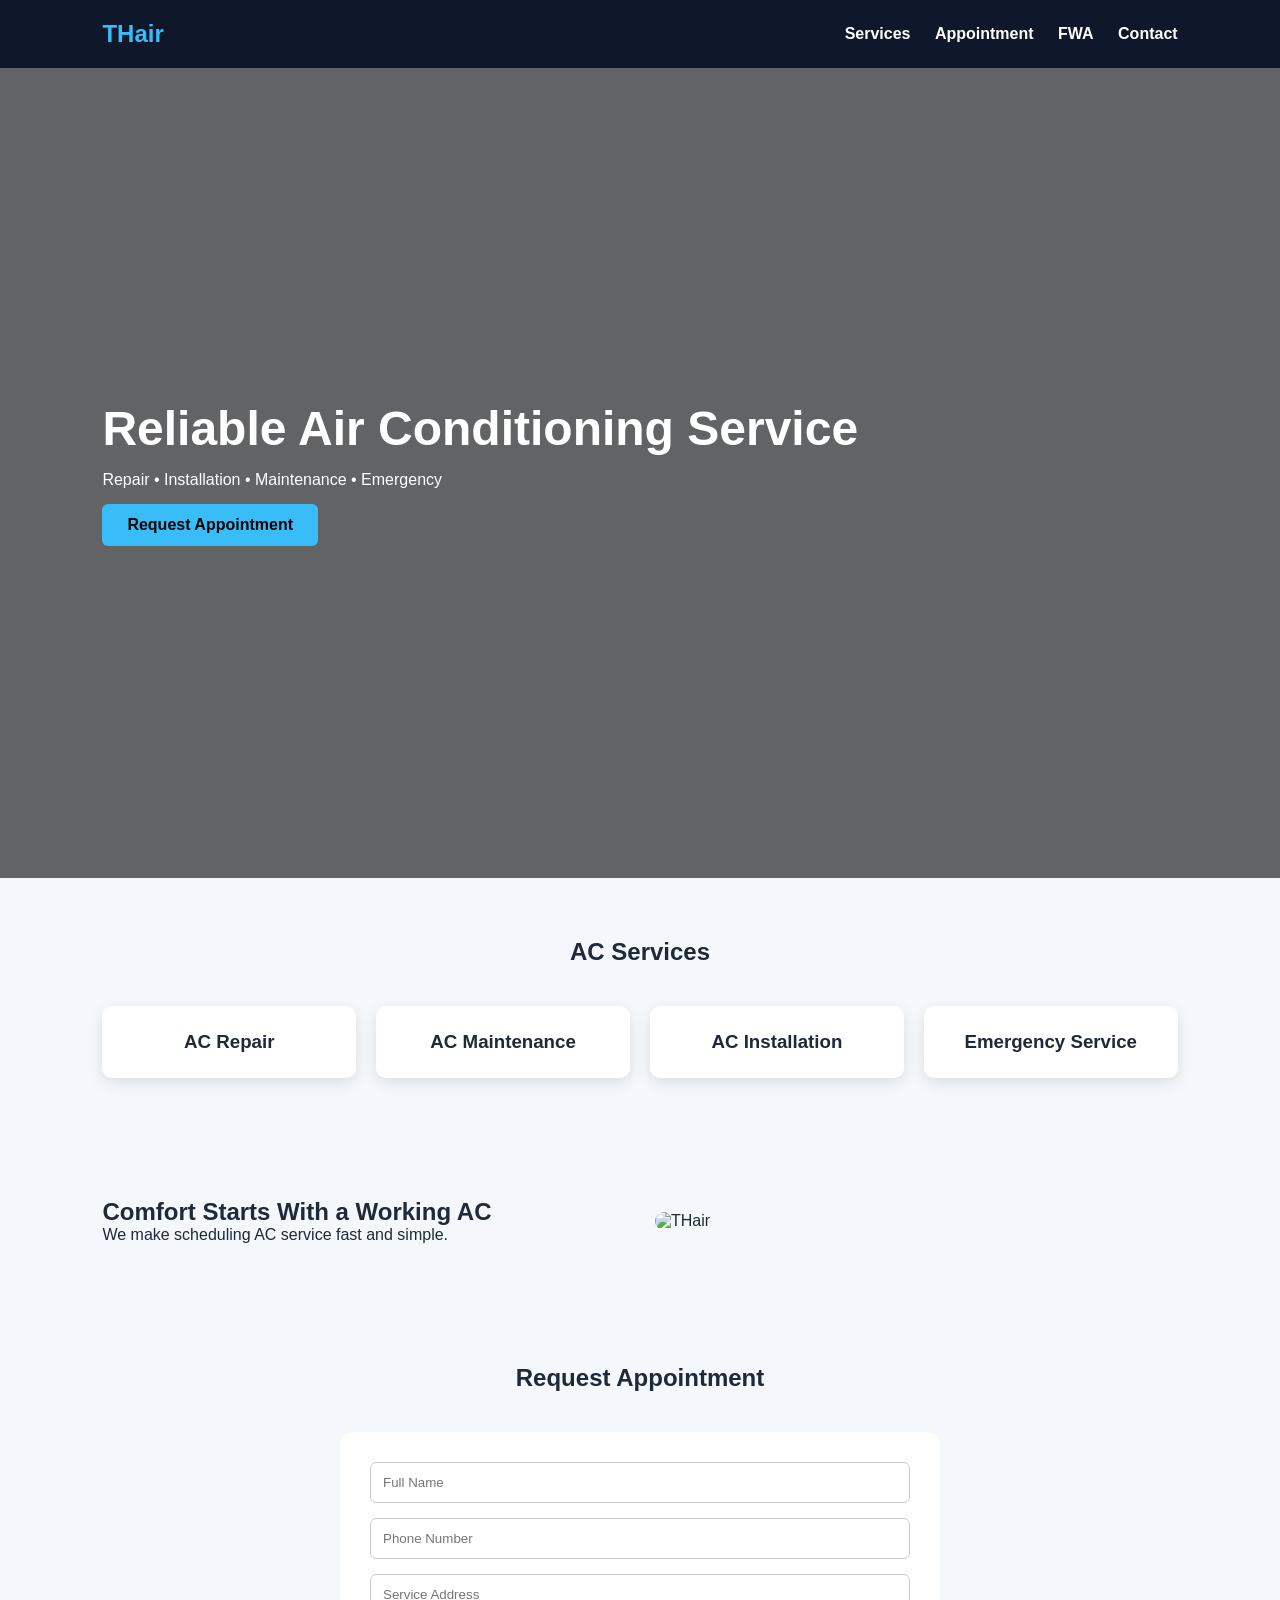
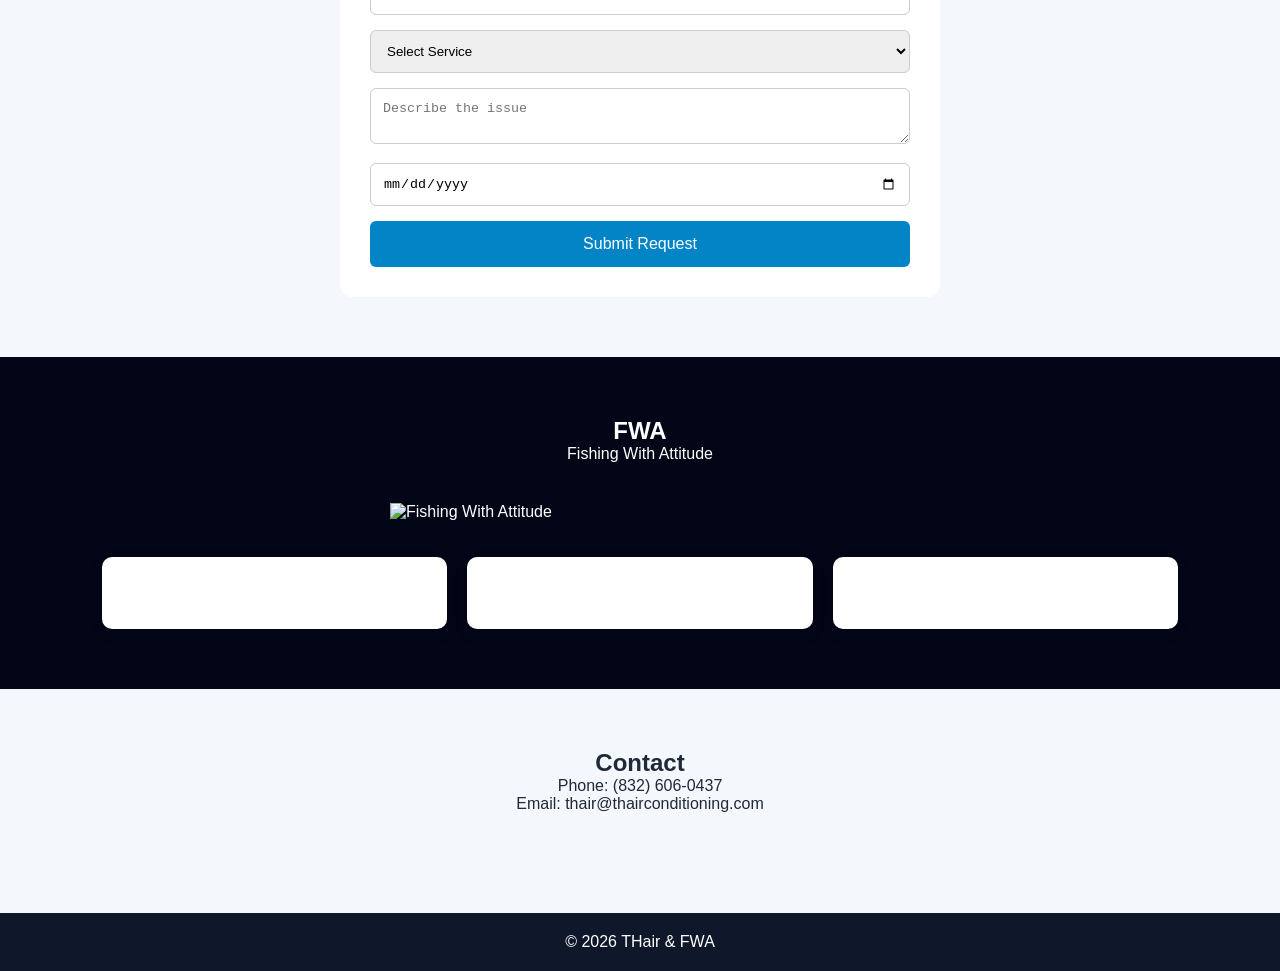
==== index.html @ 77079ec3 "Refactor index.html for improved structure and styling" ====
<!DOCTYPE html>
<html lang="en">
<head>
  <meta charset="UTF-8" />
  <meta name="viewport" content="width=device-width, initial-scale=1.0"/>
  <title>THair AC Services</title>

  <style>
    * { margin: 0; padding: 0; box-sizing: border-box; }

    body {
      font-family: Arial, sans-serif;
      background: #f4f7fb;
      color: #1f2937;
    }

    header {
      background: #0f172a;
      color: white;
      padding: 20px 8%;
      display: flex;
      justify-content: space-between;
      align-items: center;
    }

    header h2 { color: #38bdf8; }

    nav a {
      color: white;
      text-decoration: none;
      margin-left: 20px;
      font-weight: bold;
    }

    /* HERO */
    .hero {
      height: 90vh;
      background:
        linear-gradient(rgba(0,0,0,0.6), rgba(0,0,0,0.6)),
        url("thair-main.png");
      background-size: cover;
      background-position: center;
      display: flex;
      align-items: center;
      padding: 0 8%;
      color: white;
    }

    .hero h1 {
      font-size: 48px;
      margin-bottom: 15px;
    }

    .btn {
      background: #38bdf8;
      color: black;
      padding: 12px 25px;
      text-decoration: none;
      border-radius: 6px;
      display: inline-block;
      margin-top: 15px;
      font-weight: bold;
    }

    section { padding: 60px 8%; }

    .section-title {
      text-align: center;
      margin-bottom: 40px;
    }

    .services {
      display: grid;
      grid-template-columns: repeat(auto-fit, minmax(220px,1fr));
      gap: 20px;
    }

    .card {
      background: white;
      padding: 25px;
      border-radius: 10px;
      text-align: center;
      box-shadow: 0 5px 15px rgba(0,0,0,0.1);
    }

    .about {
      display: grid;
      grid-template-columns: 1fr 1fr;
      gap: 30px;
      align-items: center;
    }

    .about img {
      width: 100%;
      border-radius: 12px;
    }

    /* FORM */
    .form-box {
      max-width: 600px;
      margin: auto;
      background: white;
      padding: 30px;
      border-radius: 12px;
    }

    input, textarea, select {
      width: 100%;
      padding: 12px;
      margin-bottom: 15px;
      border-radius: 6px;
      border: 1px solid #ccc;
    }

    button {
      width: 100%;
      padding: 14px;
      background: #0284c7;
      color: white;
      border: none;
      font-size: 16px;
      border-radius: 6px;
      cursor: pointer;
    }

    /* FWA */
    .fwa {
      background: #020617;
      color: white;
    }

    .fwa img {
      width: 100%;
      max-width: 500px;
      display: block;
      margin: auto;
    }

    footer {
      background: #0f172a;
      color: white;
      text-align: center;
      padding: 20px;
    }

    @media(max-width: 800px) {
      .about {
        grid-template-columns: 1fr;
      }

      .hero h1 {
        font-size: 32px;
      }
    }
  </style>
</head>

<body>

<header>
  <h2>THair</h2>
  <nav>
    <a href="#services">Services</a>
    <a href="#appointment">Appointment</a>
    <a href="#fwa">FWA</a>
    <a href="#contact">Contact</a>
  </nav>
</header>

<!-- HERO -->
<div class="hero">
  <div>
    <h1>Reliable Air Conditioning Service</h1>
    <p>Repair • Installation • Maintenance • Emergency</p>
    <a href="#appointment" class="btn">Request Appointment</a>
  </div>
</div>

<!-- SERVICES -->
<section id="services">
  <div class="section-title">
    <h2>AC Services</h2>
  </div>

  <div class="services">
    <div class="card"><h3>AC Repair</h3></div>
    <div class="card"><h3>AC Maintenance</h3></div>
    <div class="card"><h3>AC Installation</h3></div>
    <div class="card"><h3>Emergency Service</h3></div>
  </div>
</section>

<!-- ABOUT -->
<section>
  <div class="about">
    <div>
      <h2>Comfort Starts With a Working AC</h2>
      <p>We make scheduling AC service fast and simple.</p>
    </div>

    <img src="thair-main.png" alt="THair">
  </div>
</section>

<!-- APPOINTMENT -->
<section id="appointment">
  <div class="section-title">
    <h2>Request Appointment</h2>
  </div>

  <div class="form-box">
    <form action="https://formspree.io/f/mqejejea" method="POST">

      <input type="text" name="name" placeholder="Full Name" required>
      <input type="tel" name="phone" placeholder="Phone Number" required>
      <input type="text" name="address" placeholder="Service Address" required>

      <select name="service" required>
        <option value="">Select Service</option>
        <option>AC Repair</option>
        <option>AC Maintenance</option>
        <option>AC Installation</option>
        <option>Emergency Service</option>
      </select>

      <textarea name="reason" placeholder="Describe the issue" required></textarea>

      <input type="date" name="preferred_date">

      <button type="submit">Submit Request</button>
    </form>
  </div>
</section>

<!-- FWA -->
<section id="fwa" class="fwa">
  <div class="section-title">
    <h2>FWA</h2>
    <p>Fishing With Attitude</p>
  </div>

  <img src="fwa-main.jpeg" alt="Fishing With Attitude">

  <br><br>

  <div class="services">
    <div class="card"><h3>Custom Lures</h3></div>
    <div class="card"><h3>Fishing Gear</h3></div>
    <div class="card"><h3>Custom Orders</h3></div>
  </div>
</section>

<!-- CONTACT -->
<section id="contact">
  <div class="section-title">
    <h2>Contact</h2>
    <p>Phone: (832) 606-0437</p>
    <p>Email: thair@thairconditioning.com</p>
  </div>
</section>

<footer>
  <p>© 2026 THair & FWA</p>
</footer>

</body>
</html>
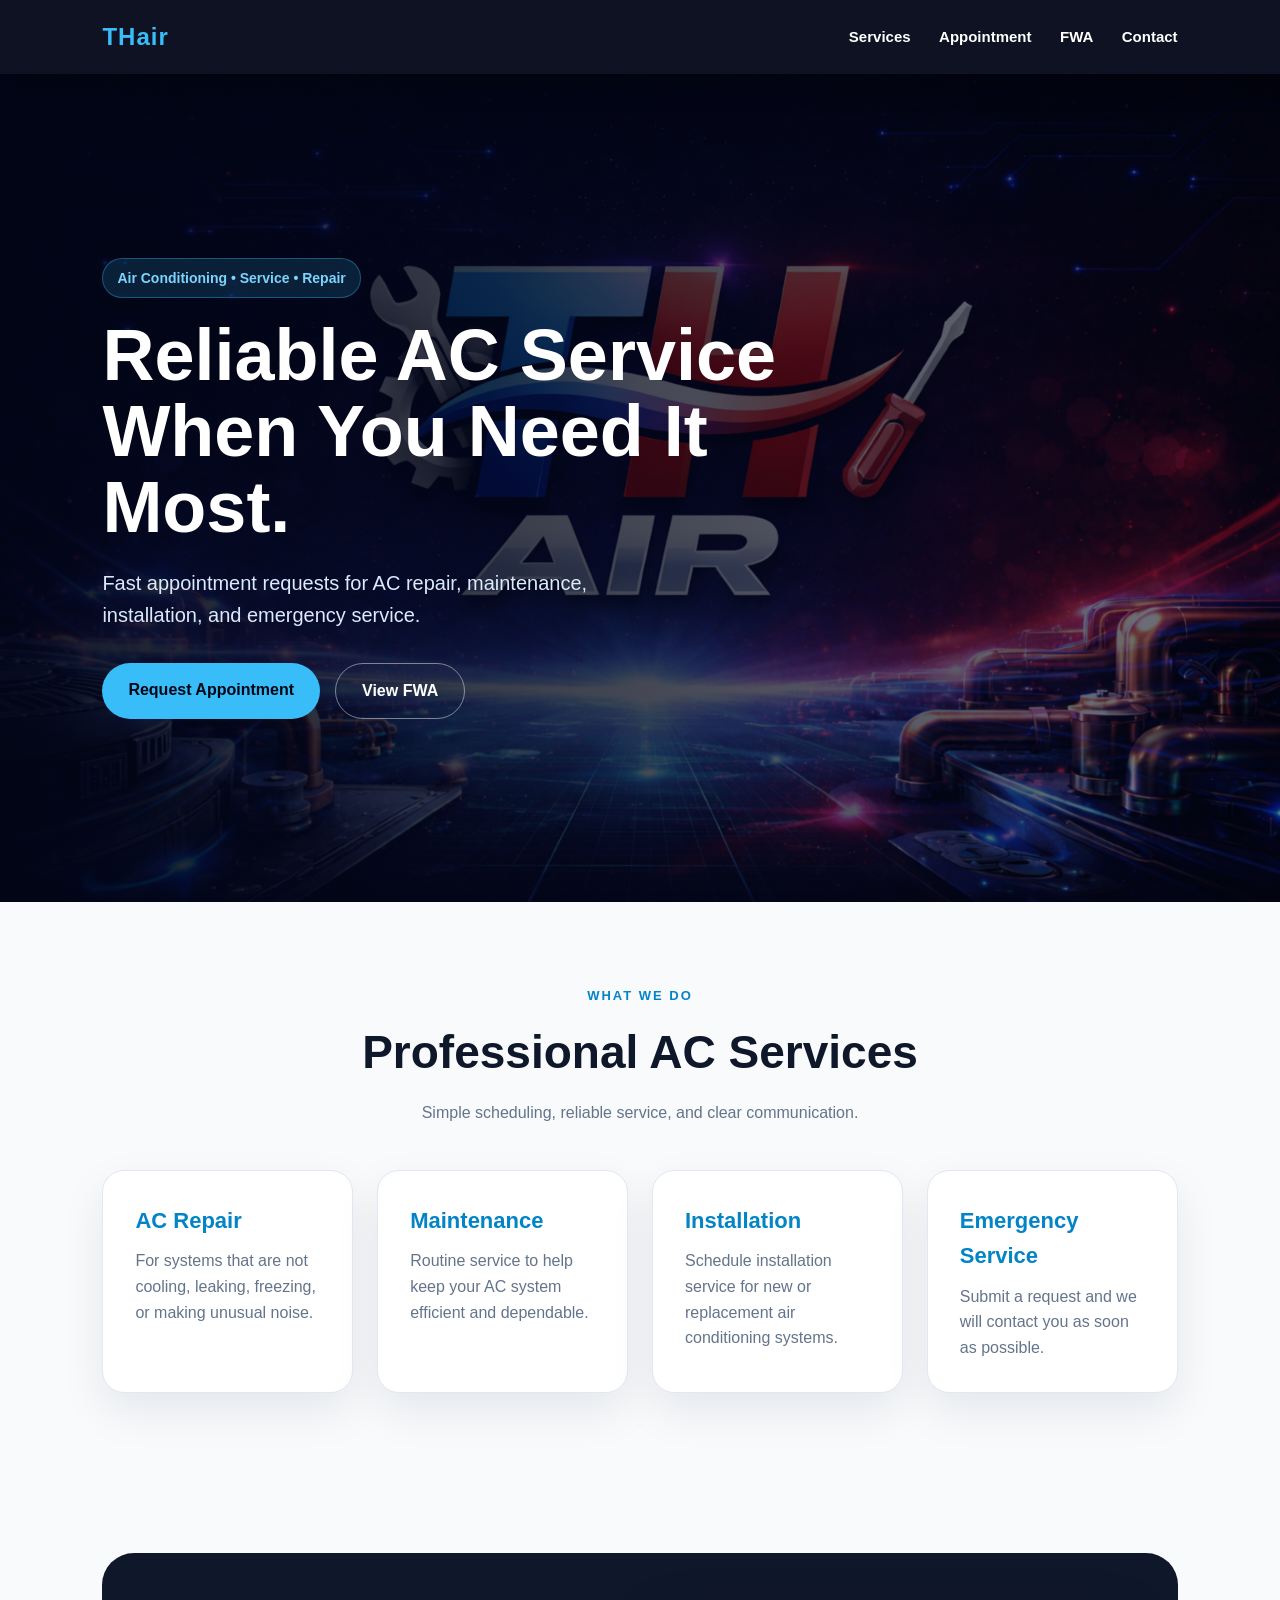
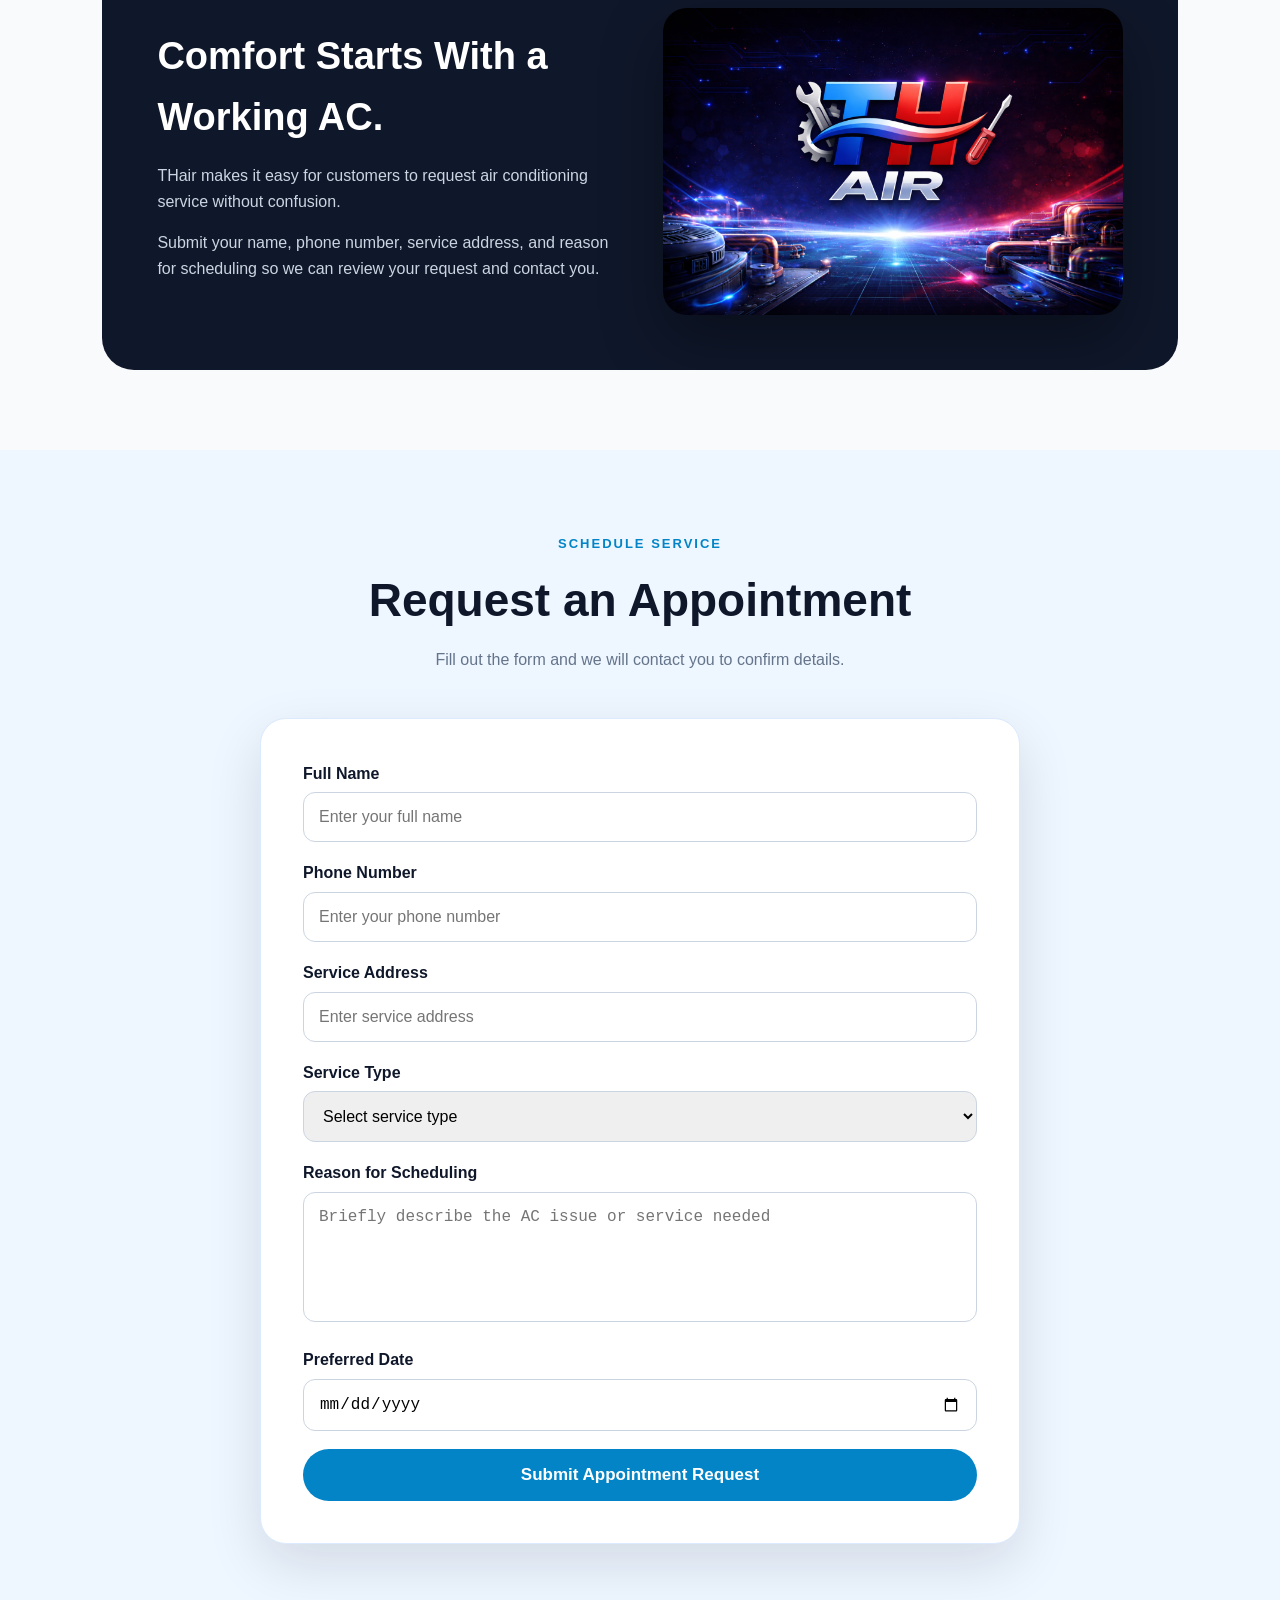
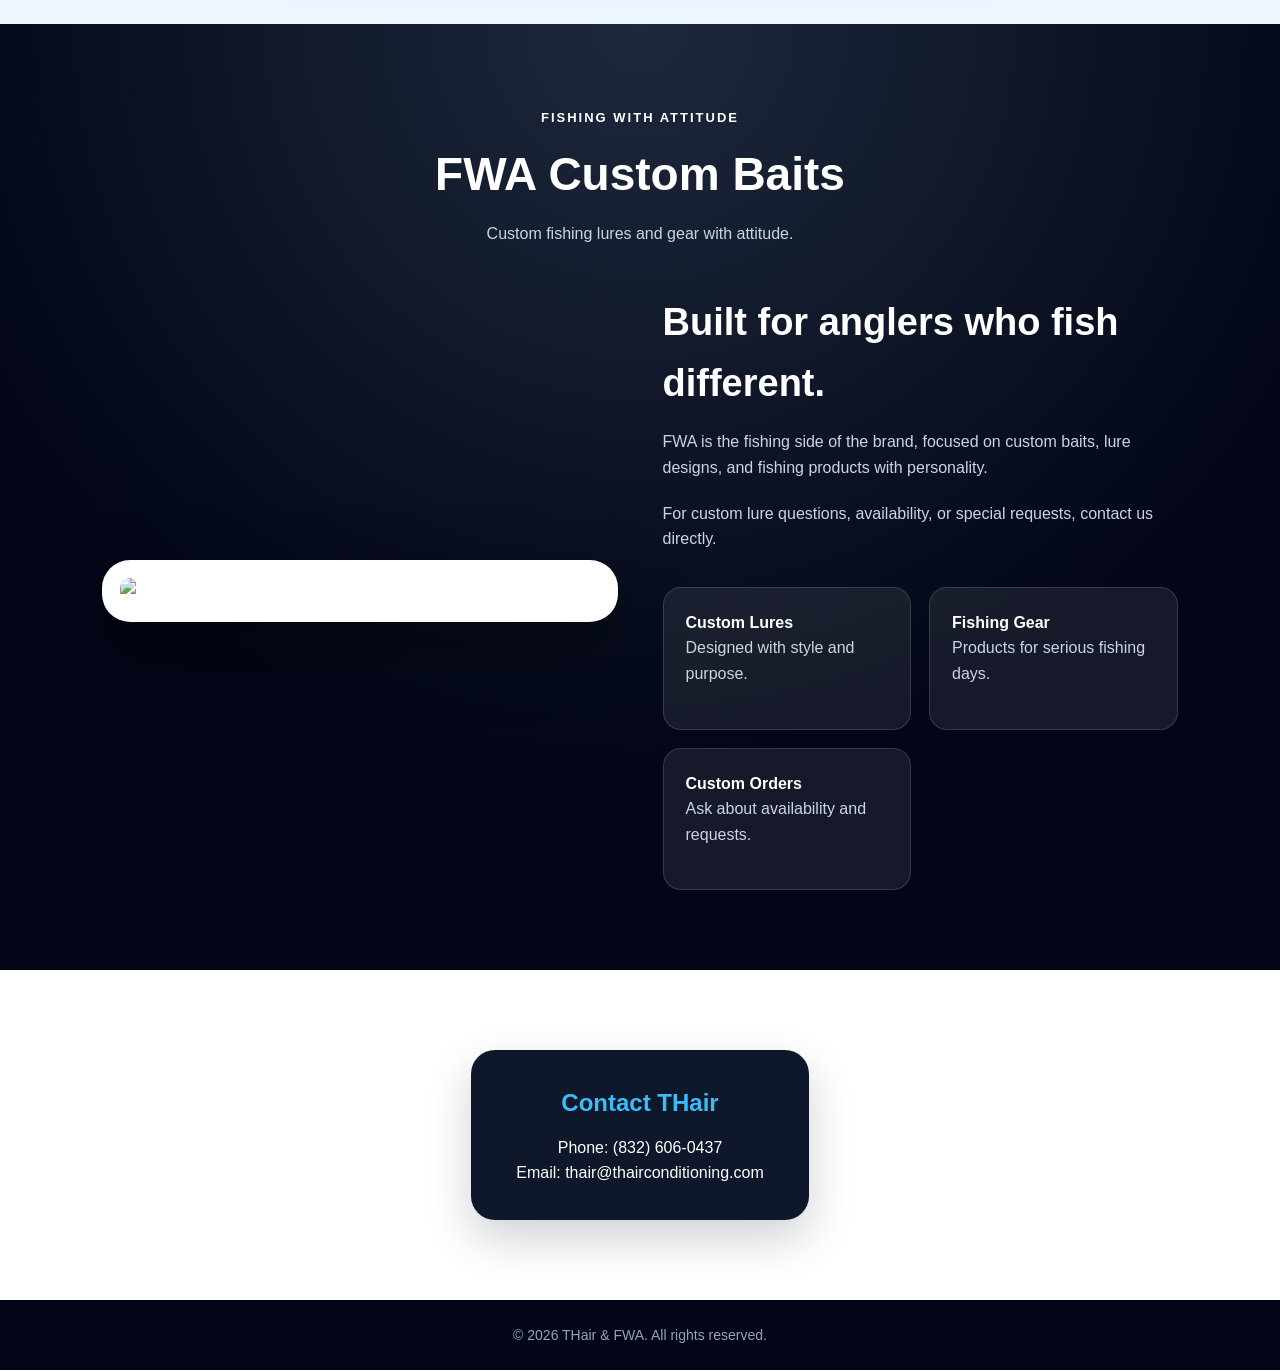
==== commit 9ff80d87: "Refactor index.html for better styling and content Updated HTML structure and styles for improved la" ====
--- a/index.html
+++ b/index.html
@@ -2,41 +2,62 @@
 <html lang="en">
 <head>
   <meta charset="UTF-8" />
-  <meta name="viewport" content="width=device-width, initial-scale=1.0"/>
-  <title>THair AC Services</title>
+  <meta name="viewport" content="width=device-width, initial-scale=1.0" />
+  <title>THair | AC Services & FWA</title>
 
   <style>
-    * { margin: 0; padding: 0; box-sizing: border-box; }
+    * {
+      margin: 0;
+      padding: 0;
+      box-sizing: border-box;
+      scroll-behavior: smooth;
+    }
 
     body {
       font-family: Arial, sans-serif;
-      background: #f4f7fb;
-      color: #1f2937;
+      background: #f8fafc;
+      color: #111827;
+      line-height: 1.6;
     }
 
     header {
-      background: #0f172a;
-      color: white;
-      padding: 20px 8%;
+      position: sticky;
+      top: 0;
+      z-index: 1000;
+      background: rgba(2, 6, 23, 0.95);
+      backdrop-filter: blur(12px);
+      color: white;
+      padding: 18px 8%;
       display: flex;
       justify-content: space-between;
       align-items: center;
-    }
-
-    header h2 { color: #38bdf8; }
+      box-shadow: 0 8px 30px rgba(0,0,0,0.25);
+    }
+
+    .logo {
+      font-size: 24px;
+      font-weight: 800;
+      letter-spacing: 1px;
+      color: #38bdf8;
+    }
 
     nav a {
       color: white;
       text-decoration: none;
-      margin-left: 20px;
-      font-weight: bold;
-    }
-
-    /* HERO */
+      margin-left: 24px;
+      font-weight: 700;
+      font-size: 15px;
+      transition: 0.3s;
+    }
+
+    nav a:hover {
+      color: #38bdf8;
+    }
+
     .hero {
-      height: 90vh;
+      min-height: 92vh;
       background:
-        linear-gradient(rgba(0,0,0,0.6), rgba(0,0,0,0.6)),
+        linear-gradient(90deg, rgba(2,6,23,0.92), rgba(2,6,23,0.55)),
         url("thair-main.png");
       background-size: cover;
       background-position: center;
@@ -46,110 +67,316 @@
       color: white;
     }
 
+    .hero-content {
+      max-width: 680px;
+    }
+
+    .badge {
+      display: inline-block;
+      background: rgba(56,189,248,0.15);
+      color: #7dd3fc;
+      padding: 8px 14px;
+      border: 1px solid rgba(56,189,248,0.35);
+      border-radius: 999px;
+      font-size: 14px;
+      font-weight: bold;
+      margin-bottom: 20px;
+    }
+
     .hero h1 {
-      font-size: 48px;
-      margin-bottom: 15px;
+      font-size: clamp(42px, 6vw, 72px);
+      line-height: 1.05;
+      margin-bottom: 22px;
+    }
+
+    .hero p {
+      font-size: 20px;
+      max-width: 560px;
+      color: #dbeafe;
+      margin-bottom: 32px;
+    }
+
+    .btn-row {
+      display: flex;
+      gap: 15px;
+      flex-wrap: wrap;
     }
 
     .btn {
+      display: inline-block;
+      padding: 14px 26px;
+      border-radius: 999px;
+      text-decoration: none;
+      font-weight: 800;
+      transition: 0.3s;
+    }
+
+    .btn-primary {
       background: #38bdf8;
-      color: black;
-      padding: 12px 25px;
-      text-decoration: none;
-      border-radius: 6px;
-      display: inline-block;
-      margin-top: 15px;
-      font-weight: bold;
-    }
-
-    section { padding: 60px 8%; }
+      color: #020617;
+    }
+
+    .btn-primary:hover {
+      background: #7dd3fc;
+      transform: translateY(-3px);
+    }
+
+    .btn-outline {
+      border: 1px solid rgba(255,255,255,0.45);
+      color: white;
+    }
+
+    .btn-outline:hover {
+      border-color: #38bdf8;
+      color: #38bdf8;
+      transform: translateY(-3px);
+    }
+
+    section {
+      padding: 80px 8%;
+    }
 
     .section-title {
       text-align: center;
-      margin-bottom: 40px;
+      margin-bottom: 45px;
+    }
+
+    .section-title span {
+      color: #0284c7;
+      font-weight: 800;
+      text-transform: uppercase;
+      letter-spacing: 2px;
+      font-size: 13px;
+    }
+
+    .section-title h2 {
+      font-size: clamp(32px, 4vw, 46px);
+      margin-top: 8px;
+      color: #0f172a;
+    }
+
+    .section-title p {
+      color: #64748b;
+      margin-top: 10px;
     }
 
     .services {
       display: grid;
-      grid-template-columns: repeat(auto-fit, minmax(220px,1fr));
-      gap: 20px;
+      grid-template-columns: repeat(auto-fit, minmax(230px, 1fr));
+      gap: 24px;
     }
 
     .card {
       background: white;
-      padding: 25px;
-      border-radius: 10px;
-      text-align: center;
-      box-shadow: 0 5px 15px rgba(0,0,0,0.1);
+      padding: 32px;
+      border-radius: 22px;
+      box-shadow: 0 18px 45px rgba(15,23,42,0.08);
+      border: 1px solid #e2e8f0;
+      transition: 0.3s;
+    }
+
+    .card:hover {
+      transform: translateY(-8px);
+      box-shadow: 0 25px 60px rgba(15,23,42,0.14);
+    }
+
+    .card h3 {
+      color: #0284c7;
+      font-size: 22px;
+      margin-bottom: 10px;
+    }
+
+    .card p {
+      color: #64748b;
     }
 
     .about {
+      background: #0f172a;
+      color: white;
+      border-radius: 32px;
+      padding: 55px;
       display: grid;
       grid-template-columns: 1fr 1fr;
-      gap: 30px;
+      gap: 45px;
       align-items: center;
+      overflow: hidden;
+    }
+
+    .about h2 {
+      font-size: 38px;
+      margin-bottom: 16px;
+    }
+
+    .about p {
+      color: #cbd5e1;
+      margin-bottom: 16px;
     }
 
     .about img {
       width: 100%;
-      border-radius: 12px;
-    }
-
-    /* FORM */
+      border-radius: 24px;
+      box-shadow: 0 25px 60px rgba(0,0,0,0.35);
+    }
+
+    .form-section {
+      background: #eef6ff;
+    }
+
     .form-box {
-      max-width: 600px;
+      max-width: 760px;
       margin: auto;
       background: white;
-      padding: 30px;
-      border-radius: 12px;
+      padding: 42px;
+      border-radius: 26px;
+      box-shadow: 0 20px 55px rgba(15,23,42,0.12);
+      border: 1px solid #dbeafe;
+    }
+
+    label {
+      display: block;
+      font-weight: 700;
+      margin-bottom: 6px;
+      color: #0f172a;
     }
 
     input, textarea, select {
       width: 100%;
-      padding: 12px;
-      margin-bottom: 15px;
-      border-radius: 6px;
-      border: 1px solid #ccc;
+      padding: 15px;
+      margin-bottom: 18px;
+      border-radius: 12px;
+      border: 1px solid #cbd5e1;
+      font-size: 16px;
+      outline: none;
+      transition: 0.2s;
+    }
+
+    input:focus, textarea:focus, select:focus {
+      border-color: #38bdf8;
+      box-shadow: 0 0 0 4px rgba(56,189,248,0.18);
+    }
+
+    textarea {
+      height: 130px;
+      resize: none;
     }
 
     button {
       width: 100%;
-      padding: 14px;
+      padding: 16px;
       background: #0284c7;
       color: white;
       border: none;
-      font-size: 16px;
-      border-radius: 6px;
+      font-size: 17px;
+      border-radius: 999px;
       cursor: pointer;
-    }
-
-    /* FWA */
+      font-weight: 800;
+      transition: 0.3s;
+    }
+
+    button:hover {
+      background: #0369a1;
+      transform: translateY(-2px);
+    }
+
     .fwa {
-      background: #020617;
-      color: white;
+      background: radial-gradient(circle at top, #1e293b, #020617 65%);
+      color: white;
+    }
+
+    .fwa .section-title h2,
+    .fwa .section-title span {
+      color: white;
+    }
+
+    .fwa .section-title p {
+      color: #cbd5e1;
+    }
+
+    .fwa-layout {
+      display: grid;
+      grid-template-columns: 1fr 1fr;
+      gap: 45px;
+      align-items: center;
     }
 
     .fwa img {
       width: 100%;
-      max-width: 500px;
-      display: block;
-      margin: auto;
+      border-radius: 28px;
+      background: white;
+      padding: 18px;
+      box-shadow: 0 25px 70px rgba(0,0,0,0.45);
+    }
+
+    .fwa-text h3 {
+      font-size: 38px;
+      margin-bottom: 16px;
+    }
+
+    .fwa-text p {
+      color: #cbd5e1;
+      margin-bottom: 20px;
+    }
+
+    .fwa-cards {
+      margin-top: 35px;
+      display: grid;
+      grid-template-columns: repeat(auto-fit, minmax(190px, 1fr));
+      gap: 18px;
+    }
+
+    .fwa-card {
+      background: rgba(255,255,255,0.08);
+      border: 1px solid rgba(255,255,255,0.14);
+      padding: 22px;
+      border-radius: 18px;
+    }
+
+    .contact {
+      text-align: center;
+      background: white;
+    }
+
+    .contact-box {
+      display: inline-block;
+      background: #0f172a;
+      color: white;
+      padding: 34px 45px;
+      border-radius: 24px;
+      box-shadow: 0 18px 45px rgba(15,23,42,0.2);
+    }
+
+    .contact-box h2 {
+      margin-bottom: 12px;
+      color: #38bdf8;
     }
 
     footer {
-      background: #0f172a;
-      color: white;
+      background: #020617;
+      color: #94a3b8;
       text-align: center;
-      padding: 20px;
-    }
-
-    @media(max-width: 800px) {
-      .about {
+      padding: 24px;
+      font-size: 14px;
+    }
+
+    @media(max-width: 850px) {
+      header {
+        flex-direction: column;
+        gap: 14px;
+      }
+
+      nav a {
+        margin: 8px;
+        display: inline-block;
+      }
+
+      .about,
+      .fwa-layout {
         grid-template-columns: 1fr;
+        padding: 35px;
       }
 
-      .hero h1 {
-        font-size: 32px;
+      .hero {
+        text-align: left;
       }
     }
   </style>
@@ -158,7 +385,7 @@
 <body>
 
 <header>
-  <h2>THair</h2>
+  <div class="logo">THair</div>
   <nav>
     <a href="#services">Services</a>
     <a href="#appointment">Appointment</a>
@@ -167,100 +394,152 @@
   </nav>
 </header>
 
-<!-- HERO -->
 <div class="hero">
-  <div>
-    <h1>Reliable Air Conditioning Service</h1>
-    <p>Repair • Installation • Maintenance • Emergency</p>
-    <a href="#appointment" class="btn">Request Appointment</a>
+  <div class="hero-content">
+    <div class="badge">Air Conditioning • Service • Repair</div>
+    <h1>Reliable AC Service When You Need It Most.</h1>
+    <p>Fast appointment requests for AC repair, maintenance, installation, and emergency service.</p>
+
+    <div class="btn-row">
+      <a href="#appointment" class="btn btn-primary">Request Appointment</a>
+      <a href="#fwa" class="btn btn-outline">View FWA</a>
+    </div>
   </div>
 </div>
 
-<!-- SERVICES -->
 <section id="services">
   <div class="section-title">
-    <h2>AC Services</h2>
+    <span>What We Do</span>
+    <h2>Professional AC Services</h2>
+    <p>Simple scheduling, reliable service, and clear communication.</p>
   </div>
 
   <div class="services">
-    <div class="card"><h3>AC Repair</h3></div>
-    <div class="card"><h3>AC Maintenance</h3></div>
-    <div class="card"><h3>AC Installation</h3></div>
-    <div class="card"><h3>Emergency Service</h3></div>
+    <div class="card">
+      <h3>AC Repair</h3>
+      <p>For systems that are not cooling, leaking, freezing, or making unusual noise.</p>
+    </div>
+
+    <div class="card">
+      <h3>Maintenance</h3>
+      <p>Routine service to help keep your AC system efficient and dependable.</p>
+    </div>
+
+    <div class="card">
+      <h3>Installation</h3>
+      <p>Schedule installation service for new or replacement air conditioning systems.</p>
+    </div>
+
+    <div class="card">
+      <h3>Emergency Service</h3>
+      <p>Submit a request and we will contact you as soon as possible.</p>
+    </div>
   </div>
 </section>
 
-<!-- ABOUT -->
 <section>
   <div class="about">
     <div>
-      <h2>Comfort Starts With a Working AC</h2>
-      <p>We make scheduling AC service fast and simple.</p>
-    </div>
-
-    <img src="thair-main.png" alt="THair">
+      <h2>Comfort Starts With a Working AC.</h2>
+      <p>
+        THair makes it easy for customers to request air conditioning service without confusion.
+      </p>
+      <p>
+        Submit your name, phone number, service address, and reason for scheduling so we can review your request and contact you.
+      </p>
+    </div>
+
+    <img src="thair-main.png" alt="THair Air Conditioning">
   </div>
 </section>
 
-<!-- APPOINTMENT -->
-<section id="appointment">
+<section id="appointment" class="form-section">
   <div class="section-title">
-    <h2>Request Appointment</h2>
+    <span>Schedule Service</span>
+    <h2>Request an Appointment</h2>
+    <p>Fill out the form and we will contact you to confirm details.</p>
   </div>
 
   <div class="form-box">
     <form action="https://formspree.io/f/mqejejea" method="POST">
-
-      <input type="text" name="name" placeholder="Full Name" required>
-      <input type="tel" name="phone" placeholder="Phone Number" required>
-      <input type="text" name="address" placeholder="Service Address" required>
-
+      <label>Full Name</label>
+      <input type="text" name="name" placeholder="Enter your full name" required>
+
+      <label>Phone Number</label>
+      <input type="tel" name="phone" placeholder="Enter your phone number" required>
+
+      <label>Service Address</label>
+      <input type="text" name="address" placeholder="Enter service address" required>
+
+      <label>Service Type</label>
       <select name="service" required>
-        <option value="">Select Service</option>
+        <option value="">Select service type</option>
         <option>AC Repair</option>
         <option>AC Maintenance</option>
         <option>AC Installation</option>
         <option>Emergency Service</option>
       </select>
 
-      <textarea name="reason" placeholder="Describe the issue" required></textarea>
-
+      <label>Reason for Scheduling</label>
+      <textarea name="reason" placeholder="Briefly describe the AC issue or service needed" required></textarea>
+
+      <label>Preferred Date</label>
       <input type="date" name="preferred_date">
 
-      <button type="submit">Submit Request</button>
+      <button type="submit">Submit Appointment Request</button>
     </form>
   </div>
 </section>
 
-<!-- FWA -->
 <section id="fwa" class="fwa">
   <div class="section-title">
-    <h2>FWA</h2>
-    <p>Fishing With Attitude</p>
-  </div>
-
-  <img src="fwa-main.jpeg" alt="Fishing With Attitude">
-
-  <br><br>
-
-  <div class="services">
-    <div class="card"><h3>Custom Lures</h3></div>
-    <div class="card"><h3>Fishing Gear</h3></div>
-    <div class="card"><h3>Custom Orders</h3></div>
+    <span>Fishing With Attitude</span>
+    <h2>FWA Custom Baits</h2>
+    <p>Custom fishing lures and gear with attitude.</p>
+  </div>
+
+  <div class="fwa-layout">
+    <img src="fwa-main.jpeg" alt="FWA Fishing With Attitude">
+
+    <div class="fwa-text">
+      <h3>Built for anglers who fish different.</h3>
+      <p>
+        FWA is the fishing side of the brand, focused on custom baits, lure designs, and fishing products with personality.
+      </p>
+      <p>
+        For custom lure questions, availability, or special requests, contact us directly.
+      </p>
+
+      <div class="fwa-cards">
+        <div class="fwa-card">
+          <h4>Custom Lures</h4>
+          <p>Designed with style and purpose.</p>
+        </div>
+
+        <div class="fwa-card">
+          <h4>Fishing Gear</h4>
+          <p>Products for serious fishing days.</p>
+        </div>
+
+        <div class="fwa-card">
+          <h4>Custom Orders</h4>
+          <p>Ask about availability and requests.</p>
+        </div>
+      </div>
+    </div>
   </div>
 </section>
 
-<!-- CONTACT -->
-<section id="contact">
-  <div class="section-title">
-    <h2>Contact</h2>
+<section id="contact" class="contact">
+  <div class="contact-box">
+    <h2>Contact THair</h2>
     <p>Phone: (832) 606-0437</p>
     <p>Email: thair@thairconditioning.com</p>
   </div>
 </section>
 
 <footer>
-  <p>© 2026 THair & FWA</p>
+  <p>© 2026 THair & FWA. All rights reserved.</p>
 </footer>
 
 </body>
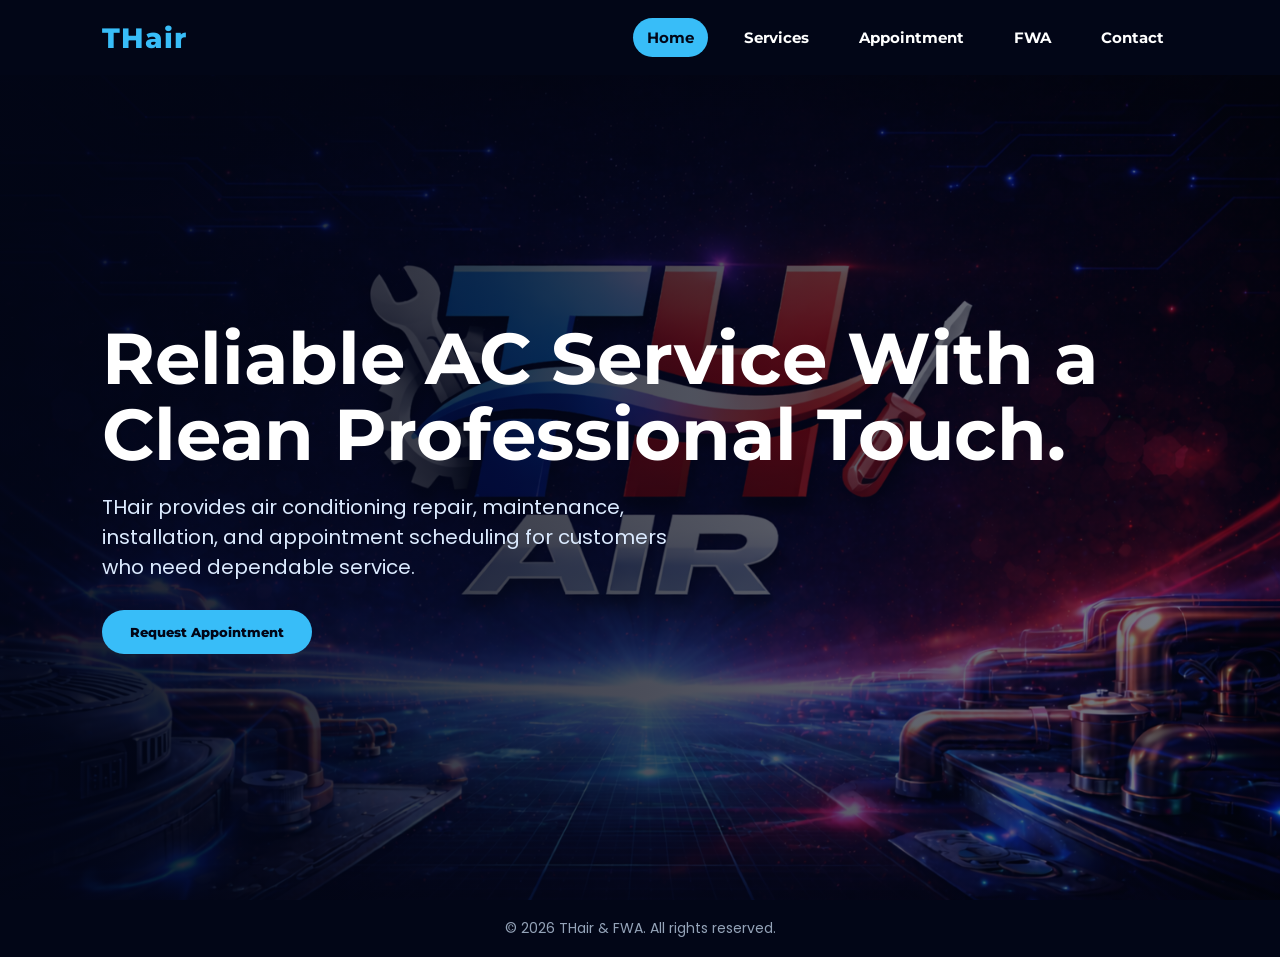
==== commit a0603ce2: "Refactor index.html for improved layout and styles Updated HTML structure and styles for THair websi" ====
--- a/index.html
+++ b/index.html
@@ -3,61 +3,80 @@
 <head>
   <meta charset="UTF-8" />
   <meta name="viewport" content="width=device-width, initial-scale=1.0" />
-  <title>THair | AC Services & FWA</title>
+  <title>THair</title>
+
+  <link href="https://fonts.googleapis.com/css2?family=Montserrat:wght@500;700;800&family=Poppins:wght@300;400;600&display=swap" rel="stylesheet">
 
   <style>
     * {
       margin: 0;
       padding: 0;
       box-sizing: border-box;
-      scroll-behavior: smooth;
     }
 
     body {
-      font-family: Arial, sans-serif;
-      background: #f8fafc;
+      font-family: "Poppins", sans-serif;
+      background: #f6f8fb;
       color: #111827;
-      line-height: 1.6;
     }
 
     header {
-      position: sticky;
-      top: 0;
-      z-index: 1000;
-      background: rgba(2, 6, 23, 0.95);
-      backdrop-filter: blur(12px);
+      background: #020617;
       color: white;
       padding: 18px 8%;
       display: flex;
       justify-content: space-between;
       align-items: center;
-      box-shadow: 0 8px 30px rgba(0,0,0,0.25);
+      box-shadow: 0 8px 30px rgba(0,0,0,0.3);
     }
 
     .logo {
-      font-size: 24px;
+      font-family: "Montserrat", sans-serif;
+      font-size: 28px;
       font-weight: 800;
+      color: #38bdf8;
       letter-spacing: 1px;
-      color: #38bdf8;
-    }
-
-    nav a {
-      color: white;
-      text-decoration: none;
-      margin-left: 24px;
+    }
+
+    nav button {
+      background: transparent;
+      color: white;
+      border: none;
+      margin-left: 18px;
+      font-family: "Montserrat", sans-serif;
+      font-size: 15px;
       font-weight: 700;
-      font-size: 15px;
+      cursor: pointer;
+      padding: 10px 14px;
+      border-radius: 999px;
       transition: 0.3s;
     }
 
-    nav a:hover {
-      color: #38bdf8;
+    nav button:hover,
+    nav button.active {
+      background: #38bdf8;
+      color: #020617;
+    }
+
+    .page {
+      display: none;
+      min-height: calc(100vh - 75px);
+      animation: fade 0.4s ease;
+    }
+
+    .page.active {
+      display: block;
+    }
+
+    @keyframes fade {
+      from { opacity: 0; transform: translateY(10px); }
+      to { opacity: 1; transform: translateY(0); }
     }
 
     .hero {
-      min-height: 92vh;
+      min-height: calc(100vh - 75px);
       background:
-        linear-gradient(90deg, rgba(2,6,23,0.92), rgba(2,6,23,0.55)),
+        linear-gradient(90deg, rgba(2,6,23,0.92), rgba(2,6,23,0.5)),
         url("thair-main.png");
       background-size: cover;
       background-position: center;
@@ -67,159 +86,69 @@
       color: white;
     }
 
-    .hero-content {
-      max-width: 680px;
-    }
-
-    .badge {
-      display: inline-block;
-      background: rgba(56,189,248,0.15);
-      color: #7dd3fc;
-      padding: 8px 14px;
-      border: 1px solid rgba(56,189,248,0.35);
-      border-radius: 999px;
-      font-size: 14px;
-      font-weight: bold;
-      margin-bottom: 20px;
-    }
-
     .hero h1 {
+      font-family: "Montserrat", sans-serif;
       font-size: clamp(42px, 6vw, 72px);
       line-height: 1.05;
-      margin-bottom: 22px;
+      margin-bottom: 20px;
     }
 
     .hero p {
       font-size: 20px;
-      max-width: 560px;
+      max-width: 580px;
       color: #dbeafe;
-      margin-bottom: 32px;
-    }
-
-    .btn-row {
-      display: flex;
-      gap: 15px;
-      flex-wrap: wrap;
+      margin-bottom: 28px;
     }
 
     .btn {
-      display: inline-block;
-      padding: 14px 26px;
-      border-radius: 999px;
-      text-decoration: none;
-      font-weight: 800;
-      transition: 0.3s;
-    }
-
-    .btn-primary {
       background: #38bdf8;
       color: #020617;
-    }
-
-    .btn-primary:hover {
-      background: #7dd3fc;
-      transform: translateY(-3px);
-    }
-
-    .btn-outline {
-      border: 1px solid rgba(255,255,255,0.45);
-      color: white;
-    }
-
-    .btn-outline:hover {
-      border-color: #38bdf8;
-      color: #38bdf8;
-      transform: translateY(-3px);
+      border: none;
+      padding: 14px 28px;
+      border-radius: 999px;
+      font-weight: 800;
+      cursor: pointer;
+      font-family: "Montserrat", sans-serif;
     }
 
     section {
-      padding: 80px 8%;
-    }
-
-    .section-title {
+      padding: 70px 8%;
+    }
+
+    .title {
       text-align: center;
-      margin-bottom: 45px;
-    }
-
-    .section-title span {
-      color: #0284c7;
-      font-weight: 800;
-      text-transform: uppercase;
-      letter-spacing: 2px;
-      font-size: 13px;
-    }
-
-    .section-title h2 {
-      font-size: clamp(32px, 4vw, 46px);
-      margin-top: 8px;
+      margin-bottom: 40px;
+    }
+
+    .title h2 {
+      font-family: "Montserrat", sans-serif;
+      font-size: 42px;
       color: #0f172a;
     }
 
-    .section-title p {
+    .title p {
       color: #64748b;
-      margin-top: 10px;
-    }
-
-    .services {
+    }
+
+    .grid {
       display: grid;
-      grid-template-columns: repeat(auto-fit, minmax(230px, 1fr));
+      grid-template-columns: repeat(auto-fit, minmax(220px, 1fr));
       gap: 24px;
     }
 
     .card {
       background: white;
       padding: 32px;
-      border-radius: 22px;
-      box-shadow: 0 18px 45px rgba(15,23,42,0.08);
+      border-radius: 24px;
+      box-shadow: 0 18px 45px rgba(15,23,42,0.1);
       border: 1px solid #e2e8f0;
-      transition: 0.3s;
-    }
-
-    .card:hover {
-      transform: translateY(-8px);
-      box-shadow: 0 25px 60px rgba(15,23,42,0.14);
+      text-align: center;
     }
 
     .card h3 {
+      font-family: "Montserrat", sans-serif;
       color: #0284c7;
-      font-size: 22px;
       margin-bottom: 10px;
-    }
-
-    .card p {
-      color: #64748b;
-    }
-
-    .about {
-      background: #0f172a;
-      color: white;
-      border-radius: 32px;
-      padding: 55px;
-      display: grid;
-      grid-template-columns: 1fr 1fr;
-      gap: 45px;
-      align-items: center;
-      overflow: hidden;
-    }
-
-    .about h2 {
-      font-size: 38px;
-      margin-bottom: 16px;
-    }
-
-    .about p {
-      color: #cbd5e1;
-      margin-bottom: 16px;
-    }
-
-    .about img {
-      width: 100%;
-      border-radius: 24px;
-      box-shadow: 0 25px 60px rgba(0,0,0,0.35);
-    }
-
-    .form-section {
-      background: #eef6ff;
     }
 
     .form-box {
@@ -227,32 +156,24 @@
       margin: auto;
       background: white;
       padding: 42px;
-      border-radius: 26px;
-      box-shadow: 0 20px 55px rgba(15,23,42,0.12);
-      border: 1px solid #dbeafe;
+      border-radius: 28px;
+      box-shadow: 0 20px 55px rgba(15,23,42,0.14);
     }
 
     label {
+      font-weight: 600;
       display: block;
-      font-weight: 700;
       margin-bottom: 6px;
-      color: #0f172a;
     }
 
     input, textarea, select {
       width: 100%;
       padding: 15px;
       margin-bottom: 18px;
-      border-radius: 12px;
       border: 1px solid #cbd5e1;
-      font-size: 16px;
-      outline: none;
-      transition: 0.2s;
-    }
-
-    input:focus, textarea:focus, select:focus {
-      border-color: #38bdf8;
-      box-shadow: 0 0 0 4px rgba(56,189,248,0.18);
+      border-radius: 14px;
+      font-family: "Poppins", sans-serif;
+      font-size: 15px;
     }
 
     textarea {
@@ -260,36 +181,24 @@
       resize: none;
     }
 
-    button {
+    .submit {
       width: 100%;
+      background: #0284c7;
+      color: white;
+      border: none;
       padding: 16px;
-      background: #0284c7;
-      color: white;
-      border: none;
-      font-size: 17px;
       border-radius: 999px;
+      font-family: "Montserrat", sans-serif;
+      font-weight: 800;
       cursor: pointer;
-      font-weight: 800;
-      transition: 0.3s;
-    }
-
-    button:hover {
-      background: #0369a1;
-      transform: translateY(-2px);
-    }
-
-    .fwa {
-      background: radial-gradient(circle at top, #1e293b, #020617 65%);
-      color: white;
-    }
-
-    .fwa .section-title h2,
-    .fwa .section-title span {
-      color: white;
-    }
-
-    .fwa .section-title p {
-      color: #cbd5e1;
+      font-size: 16px;
+    }
+
+    .fwa-page {
+      background: radial-gradient(circle at top, #1e293b, #020617 70%);
+      color: white;
+      min-height: calc(100vh - 75px);
+      padding: 70px 8%;
     }
 
     .fwa-layout {
@@ -299,7 +208,7 @@
       align-items: center;
     }
 
-    .fwa img {
+    .fwa-layout img {
       width: 100%;
       border-radius: 28px;
       background: white;
@@ -307,76 +216,55 @@
       box-shadow: 0 25px 70px rgba(0,0,0,0.45);
     }
 
-    .fwa-text h3 {
-      font-size: 38px;
-      margin-bottom: 16px;
-    }
-
-    .fwa-text p {
+    .fwa-layout h1 {
+      font-family: "Montserrat", sans-serif;
+      font-size: clamp(42px, 5vw, 68px);
+      margin-bottom: 18px;
+    }
+
+    .fwa-layout p {
       color: #cbd5e1;
+      font-size: 18px;
       margin-bottom: 20px;
     }
 
-    .fwa-cards {
-      margin-top: 35px;
-      display: grid;
-      grid-template-columns: repeat(auto-fit, minmax(190px, 1fr));
-      gap: 18px;
-    }
-
-    .fwa-card {
-      background: rgba(255,255,255,0.08);
-      border: 1px solid rgba(255,255,255,0.14);
-      padding: 22px;
-      border-radius: 18px;
-    }
-
-    .contact {
+    .contact-box {
+      max-width: 600px;
+      margin: auto;
+      background: #0f172a;
+      color: white;
+      padding: 45px;
+      border-radius: 28px;
       text-align: center;
-      background: white;
-    }
-
-    .contact-box {
-      display: inline-block;
-      background: #0f172a;
-      color: white;
-      padding: 34px 45px;
-      border-radius: 24px;
-      box-shadow: 0 18px 45px rgba(15,23,42,0.2);
+      box-shadow: 0 20px 55px rgba(15,23,42,0.2);
     }
 
     .contact-box h2 {
-      margin-bottom: 12px;
+      font-family: "Montserrat", sans-serif;
       color: #38bdf8;
+      margin-bottom: 15px;
     }
 
     footer {
       background: #020617;
       color: #94a3b8;
       text-align: center;
-      padding: 24px;
+      padding: 18px;
       font-size: 14px;
     }
 
     @media(max-width: 850px) {
       header {
         flex-direction: column;
-        gap: 14px;
+        gap: 15px;
       }
 
-      nav a {
-        margin: 8px;
-        display: inline-block;
+      nav button {
+        margin: 5px;
       }
 
-      .about,
       .fwa-layout {
         grid-template-columns: 1fr;
-        padding: 35px;
-      }
-
-      .hero {
-        text-align: left;
       }
     }
   </style>
@@ -386,161 +274,154 @@
 
 <header>
   <div class="logo">THair</div>
+
   <nav>
-    <a href="#services">Services</a>
-    <a href="#appointment">Appointment</a>
-    <a href="#fwa">FWA</a>
-    <a href="#contact">Contact</a>
+    <button class="tab active" onclick="showPage('home', this)">Home</button>
+    <button class="tab" onclick="showPage('services', this)">Services</button>
+    <button class="tab" onclick="showPage('appointment', this)">Appointment</button>
+    <button class="tab" onclick="showPage('fwa', this)">FWA</button>
+    <button class="tab" onclick="showPage('contact', this)">Contact</button>
   </nav>
 </header>
 
-<div class="hero">
-  <div class="hero-content">
-    <div class="badge">Air Conditioning • Service • Repair</div>
-    <h1>Reliable AC Service When You Need It Most.</h1>
-    <p>Fast appointment requests for AC repair, maintenance, installation, and emergency service.</p>
-
-    <div class="btn-row">
-      <a href="#appointment" class="btn btn-primary">Request Appointment</a>
-      <a href="#fwa" class="btn btn-outline">View FWA</a>
+<main id="home" class="page active">
+  <div class="hero">
+    <div>
+      <h1>Reliable AC Service With a Clean Professional Touch.</h1>
+      <p>THair provides air conditioning repair, maintenance, installation, and appointment scheduling for customers who need dependable service.</p>
+      <button class="btn" onclick="showPage('appointment', document.querySelectorAll('.tab')[3])">Request Appointment</button>
     </div>
   </div>
-</div>
-
-<section id="services">
-  <div class="section-title">
-    <span>What We Do</span>
-    <h2>Professional AC Services</h2>
-    <p>Simple scheduling, reliable service, and clear communication.</p>
-  </div>
-
-  <div class="services">
-    <div class="card">
-      <h3>AC Repair</h3>
-      <p>For systems that are not cooling, leaking, freezing, or making unusual noise.</p>
-    </div>
-
-    <div class="card">
-      <h3>Maintenance</h3>
-      <p>Routine service to help keep your AC system efficient and dependable.</p>
-    </div>
-
-    <div class="card">
-      <h3>Installation</h3>
-      <p>Schedule installation service for new or replacement air conditioning systems.</p>
-    </div>
-
-    <div class="card">
-      <h3>Emergency Service</h3>
-      <p>Submit a request and we will contact you as soon as possible.</p>
-    </div>
-  </div>
-</section>
-
-<section>
-  <div class="about">
-    <div>
-      <h2>Comfort Starts With a Working AC.</h2>
-      <p>
-        THair makes it easy for customers to request air conditioning service without confusion.
-      </p>
-      <p>
-        Submit your name, phone number, service address, and reason for scheduling so we can review your request and contact you.
-      </p>
-    </div>
-
-    <img src="thair-main.png" alt="THair Air Conditioning">
-  </div>
-</section>
-
-<section id="appointment" class="form-section">
-  <div class="section-title">
-    <span>Schedule Service</span>
-    <h2>Request an Appointment</h2>
-    <p>Fill out the form and we will contact you to confirm details.</p>
-  </div>
-
-  <div class="form-box">
-    <form action="https://formspree.io/f/mqejejea" method="POST">
-      <label>Full Name</label>
-      <input type="text" name="name" placeholder="Enter your full name" required>
-
-      <label>Phone Number</label>
-      <input type="tel" name="phone" placeholder="Enter your phone number" required>
-
-      <label>Service Address</label>
-      <input type="text" name="address" placeholder="Enter service address" required>
-
-      <label>Service Type</label>
-      <select name="service" required>
-        <option value="">Select service type</option>
-        <option>AC Repair</option>
-        <option>AC Maintenance</option>
-        <option>AC Installation</option>
-        <option>Emergency Service</option>
-      </select>
-
-      <label>Reason for Scheduling</label>
-      <textarea name="reason" placeholder="Briefly describe the AC issue or service needed" required></textarea>
-
-      <label>Preferred Date</label>
-      <input type="date" name="preferred_date">
-
-      <button type="submit">Submit Appointment Request</button>
-    </form>
-  </div>
-</section>
-
-<section id="fwa" class="fwa">
-  <div class="section-title">
-    <span>Fishing With Attitude</span>
-    <h2>FWA Custom Baits</h2>
-    <p>Custom fishing lures and gear with attitude.</p>
-  </div>
-
+</main>
+
+<main id="services" class="page">
+  <section>
+    <div class="title">
+      <h2>AC Services</h2>
+      <p>Choose the service that best fits your needs.</p>
+    </div>
+
+    <div class="grid">
+      <div class="card">
+        <h3>AC Repair</h3>
+        <p>For cooling issues, leaks, unusual noises, or system problems.</p>
+      </div>
+
+      <div class="card">
+        <h3>Maintenance</h3>
+        <p>Routine service to help your AC run efficiently and reliably.</p>
+      </div>
+
+      <div class="card">
+        <h3>Installation</h3>
+        <p>Schedule installation for new or replacement AC systems.</p>
+      </div>
+
+      <div class="card">
+        <h3>Emergency Service</h3>
+        <p>Submit a request and we will contact you as soon as possible.</p>
+      </div>
+    </div>
+  </section>
+</main>
+
+<main id="appointment" class="page">
+  <section>
+    <div class="title">
+      <h2>Request Appointment</h2>
+      <p>Enter your information and we will contact you to confirm.</p>
+    </div>
+
+    <div class="form-box">
+      <form action="https://formspree.io/f/mqejejea" method="POST">
+        <label>Full Name</label>
+        <input type="text" name="name" placeholder="Enter your full name" required>
+
+        <label>Phone Number</label>
+        <input type="tel" name="phone" placeholder="Enter your phone number" required>
+
+        <label>Service Address</label>
+        <input type="text" name="address" placeholder="Enter service address" required>
+
+        <label>Service Type</label>
+        <select name="service" required>
+          <option value="">Select service type</option>
+          <option>AC Repair</option>
+          <option>AC Maintenance</option>
+          <option>AC Installation</option>
+          <option>Emergency Service</option>
+        </select>
+
+        <label>Reason for Scheduling</label>
+        <textarea name="reason" placeholder="Describe the AC issue or service needed" required></textarea>
+
+        <label>Preferred Date</label>
+        <input type="date" name="preferred_date">
+
+        <button class="submit" type="submit">Submit Appointment Request</button>
+      </form>
+    </div>
+  </section>
+</main>
+
+<main id="fwa" class="page fwa-page">
   <div class="fwa-layout">
     <img src="fwa-main.jpeg" alt="FWA Fishing With Attitude">
 
-    <div class="fwa-text">
-      <h3>Built for anglers who fish different.</h3>
-      <p>
-        FWA is the fishing side of the brand, focused on custom baits, lure designs, and fishing products with personality.
-      </p>
-      <p>
-        For custom lure questions, availability, or special requests, contact us directly.
-      </p>
-
-      <div class="fwa-cards">
-        <div class="fwa-card">
-          <h4>Custom Lures</h4>
+    <div>
+      <h1>FWA</h1>
+      <p><strong>Fishing With Attitude</strong></p>
+      <p>Custom baits, fishing lures, and gear made for anglers who want something different.</p>
+
+      <div class="grid">
+        <div class="card">
+          <h3>Custom Lures</h3>
           <p>Designed with style and purpose.</p>
         </div>
 
-        <div class="fwa-card">
-          <h4>Fishing Gear</h4>
-          <p>Products for serious fishing days.</p>
+        <div class="card">
+          <h3>Fishing Gear</h3>
+          <p>Products built for serious fishing days.</p>
         </div>
 
-        <div class="fwa-card">
-          <h4>Custom Orders</h4>
-          <p>Ask about availability and requests.</p>
+        <div class="card">
+          <h3>Custom Orders</h3>
+          <p>Ask about availability and special requests.</p>
         </div>
       </div>
     </div>
   </div>
-</section>
-
-<section id="contact" class="contact">
-  <div class="contact-box">
-    <h2>Contact THair</h2>
-    <p>Phone: (832) 606-0437</p>
-    <p>Email: thair@thairconditioning.com</p>
-  </div>
-</section>
+</main>
+
+<main id="contact" class="page">
+  <section>
+    <div class="contact-box">
+      <h2>Contact THair</h2>
+      <p>Phone: (832) 606-0437</p>
+      <p>Email: thair@thairconditioning.com</p>
+    </div>
+  </section>
+</main>
 
 <footer>
   <p>© 2026 THair & FWA. All rights reserved.</p>
 </footer>
 
+<script>
+  function showPage(pageId, button) {
+    document.querySelectorAll(".page").forEach(page => {
+      page.classList.remove("active");
+    });
+
+    document.getElementById(pageId).classList.add("active");
+
+    document.querySelectorAll(".tab").forEach(tab => {
+      tab.classList.remove("active");
+    });
+
+    button.classList.add("active");
+  }
+</script>
+
 </body>
 </html>
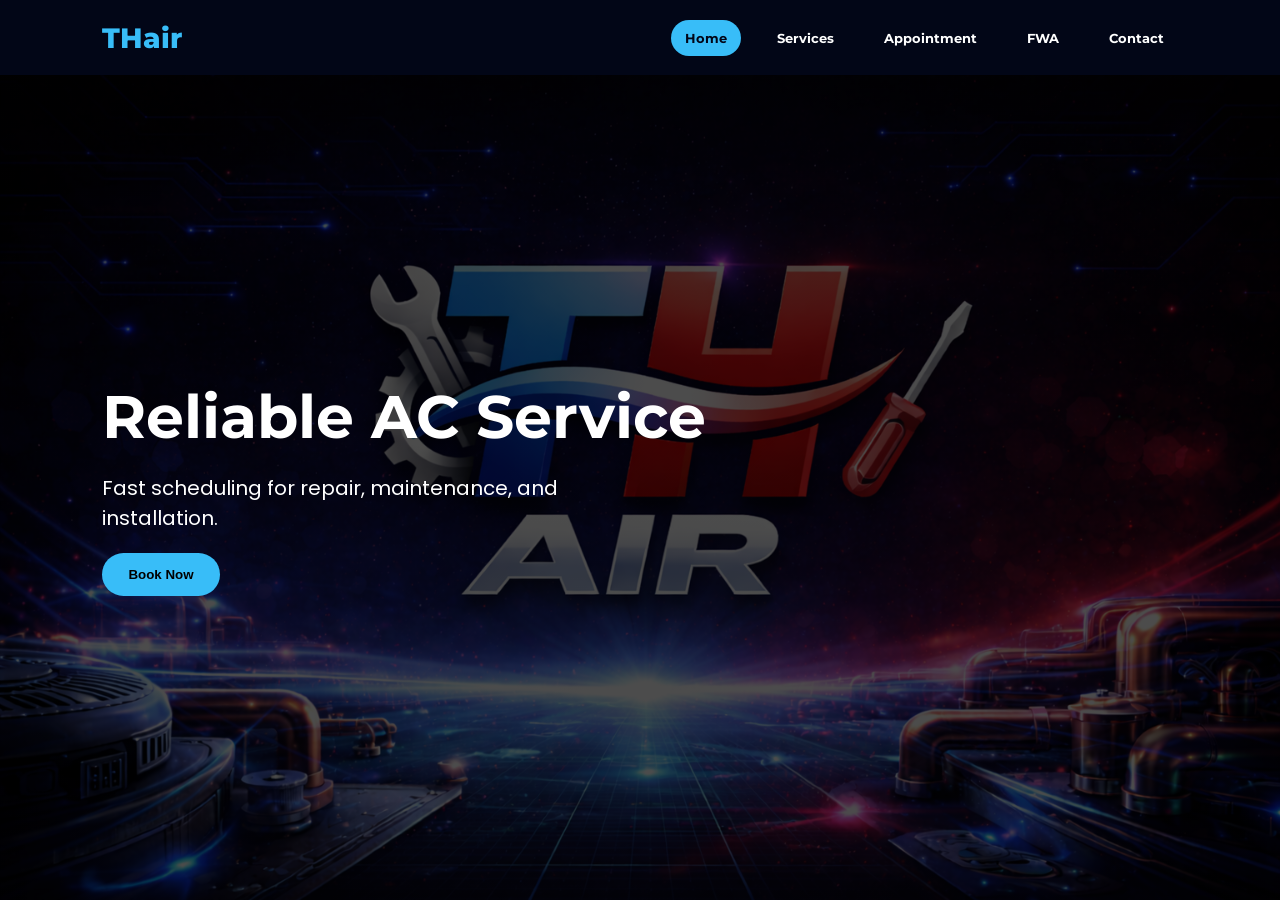
==== commit db7419d5: "Refactor index.html for better structure and styles Refactor HTML structure and styles for improved " ====
--- a/index.html
+++ b/index.html
@@ -1,273 +1,188 @@
 <!DOCTYPE html>
 <html lang="en">
 <head>
-  <meta charset="UTF-8" />
-  <meta name="viewport" content="width=device-width, initial-scale=1.0" />
-  <title>THair</title>
-
-  <link href="https://fonts.googleapis.com/css2?family=Montserrat:wght@500;700;800&family=Poppins:wght@300;400;600&display=swap" rel="stylesheet">
-
-  <style>
-    * {
-      margin: 0;
-      padding: 0;
-      box-sizing: border-box;
-    }
-
-    body {
-      font-family: "Poppins", sans-serif;
-      background: #f6f8fb;
-      color: #111827;
-    }
-
-    header {
-      background: #020617;
-      color: white;
-      padding: 18px 8%;
-      display: flex;
-      justify-content: space-between;
-      align-items: center;
-      box-shadow: 0 8px 30px rgba(0,0,0,0.3);
-    }
-
-    .logo {
-      font-family: "Montserrat", sans-serif;
-      font-size: 28px;
-      font-weight: 800;
-      color: #38bdf8;
-      letter-spacing: 1px;
-    }
-
-    nav button {
-      background: transparent;
-      color: white;
-      border: none;
-      margin-left: 18px;
-      font-family: "Montserrat", sans-serif;
-      font-size: 15px;
-      font-weight: 700;
-      cursor: pointer;
-      padding: 10px 14px;
-      border-radius: 999px;
-      transition: 0.3s;
-    }
-
-    nav button:hover,
-    nav button.active {
-      background: #38bdf8;
-      color: #020617;
-    }
-
-    .page {
-      display: none;
-      min-height: calc(100vh - 75px);
-      animation: fade 0.4s ease;
-    }
-
-    .page.active {
-      display: block;
-    }
-
-    @keyframes fade {
-      from { opacity: 0; transform: translateY(10px); }
-      to { opacity: 1; transform: translateY(0); }
-    }
-
-    .hero {
-      min-height: calc(100vh - 75px);
-      background:
-        linear-gradient(90deg, rgba(2,6,23,0.92), rgba(2,6,23,0.5)),
-        url("thair-main.png");
-      background-size: cover;
-      background-position: center;
-      display: flex;
-      align-items: center;
-      padding: 0 8%;
-      color: white;
-    }
-
-    .hero h1 {
-      font-family: "Montserrat", sans-serif;
-      font-size: clamp(42px, 6vw, 72px);
-      line-height: 1.05;
-      margin-bottom: 20px;
-    }
-
-    .hero p {
-      font-size: 20px;
-      max-width: 580px;
-      color: #dbeafe;
-      margin-bottom: 28px;
-    }
-
-    .btn {
-      background: #38bdf8;
-      color: #020617;
-      border: none;
-      padding: 14px 28px;
-      border-radius: 999px;
-      font-weight: 800;
-      cursor: pointer;
-      font-family: "Montserrat", sans-serif;
-    }
-
-    section {
-      padding: 70px 8%;
-    }
-
-    .title {
-      text-align: center;
-      margin-bottom: 40px;
-    }
-
-    .title h2 {
-      font-family: "Montserrat", sans-serif;
-      font-size: 42px;
-      color: #0f172a;
-    }
-
-    .title p {
-      color: #64748b;
-    }
-
-    .grid {
-      display: grid;
-      grid-template-columns: repeat(auto-fit, minmax(220px, 1fr));
-      gap: 24px;
-    }
-
-    .card {
-      background: white;
-      padding: 32px;
-      border-radius: 24px;
-      box-shadow: 0 18px 45px rgba(15,23,42,0.1);
-      border: 1px solid #e2e8f0;
-      text-align: center;
-    }
-
-    .card h3 {
-      font-family: "Montserrat", sans-serif;
-      color: #0284c7;
-      margin-bottom: 10px;
-    }
-
-    .form-box {
-      max-width: 760px;
-      margin: auto;
-      background: white;
-      padding: 42px;
-      border-radius: 28px;
-      box-shadow: 0 20px 55px rgba(15,23,42,0.14);
-    }
-
-    label {
-      font-weight: 600;
-      display: block;
-      margin-bottom: 6px;
-    }
-
-    input, textarea, select {
-      width: 100%;
-      padding: 15px;
-      margin-bottom: 18px;
-      border: 1px solid #cbd5e1;
-      border-radius: 14px;
-      font-family: "Poppins", sans-serif;
-      font-size: 15px;
-    }
-
-    textarea {
-      height: 130px;
-      resize: none;
-    }
-
-    .submit {
-      width: 100%;
-      background: #0284c7;
-      color: white;
-      border: none;
-      padding: 16px;
-      border-radius: 999px;
-      font-family: "Montserrat", sans-serif;
-      font-weight: 800;
-      cursor: pointer;
-      font-size: 16px;
-    }
-
-    .fwa-page {
-      background: radial-gradient(circle at top, #1e293b, #020617 70%);
-      color: white;
-      min-height: calc(100vh - 75px);
-      padding: 70px 8%;
-    }
-
-    .fwa-layout {
-      display: grid;
-      grid-template-columns: 1fr 1fr;
-      gap: 45px;
-      align-items: center;
-    }
-
-    .fwa-layout img {
-      width: 100%;
-      border-radius: 28px;
-      background: white;
-      padding: 18px;
-      box-shadow: 0 25px 70px rgba(0,0,0,0.45);
-    }
-
-    .fwa-layout h1 {
-      font-family: "Montserrat", sans-serif;
-      font-size: clamp(42px, 5vw, 68px);
-      margin-bottom: 18px;
-    }
-
-    .fwa-layout p {
-      color: #cbd5e1;
-      font-size: 18px;
-      margin-bottom: 20px;
-    }
-
-    .contact-box {
-      max-width: 600px;
-      margin: auto;
-      background: #0f172a;
-      color: white;
-      padding: 45px;
-      border-radius: 28px;
-      text-align: center;
-      box-shadow: 0 20px 55px rgba(15,23,42,0.2);
-    }
-
-    .contact-box h2 {
-      font-family: "Montserrat", sans-serif;
-      color: #38bdf8;
-      margin-bottom: 15px;
-    }
-
-    footer {
-      background: #020617;
-      color: #94a3b8;
-      text-align: center;
-      padding: 18px;
-      font-size: 14px;
-    }
-
-    @media(max-width: 850px) {
-      header {
-        flex-direction: column;
-        gap: 15px;
-      }
-
-      nav button {
-        margin: 5px;
-      }
-
-      .fwa-layout {
-        grid-template-columns: 1fr;
-      }
-    }
-  </style>
+<meta charset="UTF-8">
+<meta name="viewport" content="width=device-width, initial-scale=1.0">
+<title>THair</title>
+
+<link href="https://fonts.googleapis.com/css2?family=Montserrat:wght@600;800&family=Poppins:wght@300;400;600&display=swap" rel="stylesheet">
+
+<style>
+* {
+  margin: 0;
+  padding: 0;
+  box-sizing: border-box;
+}
+
+body {
+  font-family: "Poppins", sans-serif;
+  overflow: hidden; /* 🔥 disables scrolling */
+}
+
+/* HEADER */
+header {
+  height: 75px;
+  background: #020617;
+  color: white;
+  display: flex;
+  justify-content: space-between;
+  align-items: center;
+  padding: 0 8%;
+}
+
+.logo {
+  font-family: "Montserrat", sans-serif;
+  font-size: 28px;
+  font-weight: 800;
+  color: #38bdf8;
+}
+
+nav button {
+  background: transparent;
+  border: none;
+  color: white;
+  margin-left: 18px;
+  font-family: "Montserrat";
+  font-weight: 700;
+  cursor: pointer;
+  padding: 10px 14px;
+  border-radius: 999px;
+}
+
+nav button.active,
+nav button:hover {
+  background: #38bdf8;
+  color: #020617;
+}
+
+/* PAGE SYSTEM */
+.page {
+  display: none;
+  height: calc(100vh - 75px);
+  width: 100%;
+}
+
+.page.active {
+  display: flex;
+}
+
+/* HOME */
+.home {
+  background:
+    linear-gradient(rgba(0,0,0,0.7), rgba(0,0,0,0.7)),
+    url("thair-main.png");
+  background-size: cover;
+  background-position: center;
+  color: white;
+  align-items: center;
+  padding: 0 8%;
+}
+
+.home h1 {
+  font-family: "Montserrat";
+  font-size: 60px;
+  margin-bottom: 20px;
+}
+
+.home p {
+  font-size: 20px;
+  max-width: 500px;
+  margin-bottom: 20px;
+}
+
+.btn {
+  padding: 14px 26px;
+  background: #38bdf8;
+  border: none;
+  border-radius: 999px;
+  font-weight: bold;
+  cursor: pointer;
+}
+
+/* SERVICES */
+.services {
+  justify-content: center;
+  align-items: center;
+  flex-direction: column;
+  background: #f1f5f9;
+}
+
+.grid {
+  display: grid;
+  grid-template-columns: repeat(2, 220px);
+  gap: 20px;
+}
+
+.card {
+  background: white;
+  padding: 25px;
+  border-radius: 20px;
+  text-align: center;
+  box-shadow: 0 10px 30px rgba(0,0,0,0.1);
+}
+
+/* FORM */
+.appointment {
+  justify-content: center;
+  align-items: center;
+  background: #e0f2fe;
+}
+
+.form-box {
+  width: 400px;
+  background: white;
+  padding: 30px;
+  border-radius: 20px;
+}
+
+input, textarea, select {
+  width: 100%;
+  padding: 10px;
+  margin-bottom: 12px;
+  border-radius: 10px;
+  border: 1px solid #ccc;
+}
+
+button.submit {
+  width: 100%;
+  padding: 12px;
+  background: #0284c7;
+  color: white;
+  border: none;
+  border-radius: 999px;
+}
+
+/* FWA */
+.fwa {
+  background: #020617;
+  color: white;
+  justify-content: center;
+  align-items: center;
+  padding: 40px;
+}
+
+.fwa img {
+  width: 350px;
+  margin-right: 40px;
+  border-radius: 20px;
+  background: white;
+  padding: 10px;
+}
+
+.fwa-content {
+  max-width: 400px;
+}
+
+/* CONTACT */
+.contact {
+  justify-content: center;
+  align-items: center;
+  background: #0f172a;
+  color: white;
+  flex-direction: column;
+}
+
+</style>
 </head>
 
 <body>
@@ -284,143 +199,74 @@
   </nav>
 </header>
 
-<main id="home" class="page active">
-  <div class="hero">
-    <div>
-      <h1>Reliable AC Service With a Clean Professional Touch.</h1>
-      <p>THair provides air conditioning repair, maintenance, installation, and appointment scheduling for customers who need dependable service.</p>
-      <button class="btn" onclick="showPage('appointment', document.querySelectorAll('.tab')[3])">Request Appointment</button>
-    </div>
-  </div>
-</main>
-
-<main id="services" class="page">
-  <section>
-    <div class="title">
-      <h2>AC Services</h2>
-      <p>Choose the service that best fits your needs.</p>
-    </div>
-
-    <div class="grid">
-      <div class="card">
-        <h3>AC Repair</h3>
-        <p>For cooling issues, leaks, unusual noises, or system problems.</p>
-      </div>
-
-      <div class="card">
-        <h3>Maintenance</h3>
-        <p>Routine service to help your AC run efficiently and reliably.</p>
-      </div>
-
-      <div class="card">
-        <h3>Installation</h3>
-        <p>Schedule installation for new or replacement AC systems.</p>
-      </div>
-
-      <div class="card">
-        <h3>Emergency Service</h3>
-        <p>Submit a request and we will contact you as soon as possible.</p>
-      </div>
-    </div>
-  </section>
-</main>
-
-<main id="appointment" class="page">
-  <section>
-    <div class="title">
-      <h2>Request Appointment</h2>
-      <p>Enter your information and we will contact you to confirm.</p>
-    </div>
-
-    <div class="form-box">
-      <form action="https://formspree.io/f/mqejejea" method="POST">
-        <label>Full Name</label>
-        <input type="text" name="name" placeholder="Enter your full name" required>
-
-        <label>Phone Number</label>
-        <input type="tel" name="phone" placeholder="Enter your phone number" required>
-
-        <label>Service Address</label>
-        <input type="text" name="address" placeholder="Enter service address" required>
-
-        <label>Service Type</label>
-        <select name="service" required>
-          <option value="">Select service type</option>
-          <option>AC Repair</option>
-          <option>AC Maintenance</option>
-          <option>AC Installation</option>
-          <option>Emergency Service</option>
-        </select>
-
-        <label>Reason for Scheduling</label>
-        <textarea name="reason" placeholder="Describe the AC issue or service needed" required></textarea>
-
-        <label>Preferred Date</label>
-        <input type="date" name="preferred_date">
-
-        <button class="submit" type="submit">Submit Appointment Request</button>
-      </form>
-    </div>
-  </section>
-</main>
-
-<main id="fwa" class="page fwa-page">
-  <div class="fwa-layout">
-    <img src="fwa-main.jpeg" alt="FWA Fishing With Attitude">
-
-    <div>
-      <h1>FWA</h1>
-      <p><strong>Fishing With Attitude</strong></p>
-      <p>Custom baits, fishing lures, and gear made for anglers who want something different.</p>
-
-      <div class="grid">
-        <div class="card">
-          <h3>Custom Lures</h3>
-          <p>Designed with style and purpose.</p>
-        </div>
-
-        <div class="card">
-          <h3>Fishing Gear</h3>
-          <p>Products built for serious fishing days.</p>
-        </div>
-
-        <div class="card">
-          <h3>Custom Orders</h3>
-          <p>Ask about availability and special requests.</p>
-        </div>
-      </div>
-    </div>
-  </div>
-</main>
-
-<main id="contact" class="page">
-  <section>
-    <div class="contact-box">
-      <h2>Contact THair</h2>
-      <p>Phone: (832) 606-0437</p>
-      <p>Email: thair@thairconditioning.com</p>
-    </div>
-  </section>
-</main>
-
-<footer>
-  <p>© 2026 THair & FWA. All rights reserved.</p>
-</footer>
+<!-- HOME -->
+<div id="home" class="page home active">
+  <div>
+    <h1>Reliable AC Service</h1>
+    <p>Fast scheduling for repair, maintenance, and installation.</p>
+    <button class="btn" onclick="showPage('appointment', document.querySelectorAll('.tab')[2])">
+      Book Now
+    </button>
+  </div>
+</div>
+
+<!-- SERVICES -->
+<div id="services" class="page services">
+  <h2 style="margin-bottom:20px;">AC Services</h2>
+  <div class="grid">
+    <div class="card">AC Repair</div>
+    <div class="card">Maintenance</div>
+    <div class="card">Installation</div>
+    <div class="card">Emergency</div>
+  </div>
+</div>
+
+<!-- APPOINTMENT -->
+<div id="appointment" class="page appointment">
+  <div class="form-box">
+    <form action="https://formspree.io/f/mqejejea" method="POST">
+      <input type="text" name="name" placeholder="Full Name" required>
+      <input type="tel" name="phone" placeholder="Phone" required>
+      <input type="text" name="address" placeholder="Address" required>
+
+      <select name="service" required>
+        <option>Select Service</option>
+        <option>Repair</option>
+        <option>Maintenance</option>
+        <option>Installation</option>
+      </select>
+
+      <textarea name="reason" placeholder="Describe issue"></textarea>
+
+      <button class="submit">Submit</button>
+    </form>
+  </div>
+</div>
+
+<!-- FWA -->
+<div id="fwa" class="page fwa">
+  <img src="fwa-main.jpeg">
+  <div class="fwa-content">
+    <h1>FWA</h1>
+    <p>Fishing With Attitude — custom baits and gear.</p>
+  </div>
+</div>
+
+<!-- CONTACT -->
+<div id="contact" class="page contact">
+  <h2>Contact</h2>
+  <p>(832) 606-0437</p>
+  <p>thair@thairconditioning.com</p>
+</div>
 
 <script>
-  function showPage(pageId, button) {
-    document.querySelectorAll(".page").forEach(page => {
-      page.classList.remove("active");
-    });
-
-    document.getElementById(pageId).classList.add("active");
-
-    document.querySelectorAll(".tab").forEach(tab => {
-      tab.classList.remove("active");
-    });
-
-    button.classList.add("active");
-  }
+function showPage(id, btn) {
+  document.querySelectorAll(".page").forEach(p => p.classList.remove("active"));
+  document.getElementById(id).classList.add("active");
+
+  document.querySelectorAll(".tab").forEach(t => t.classList.remove("active"));
+  btn.classList.add("active");
+}
 </script>
 
 </body>
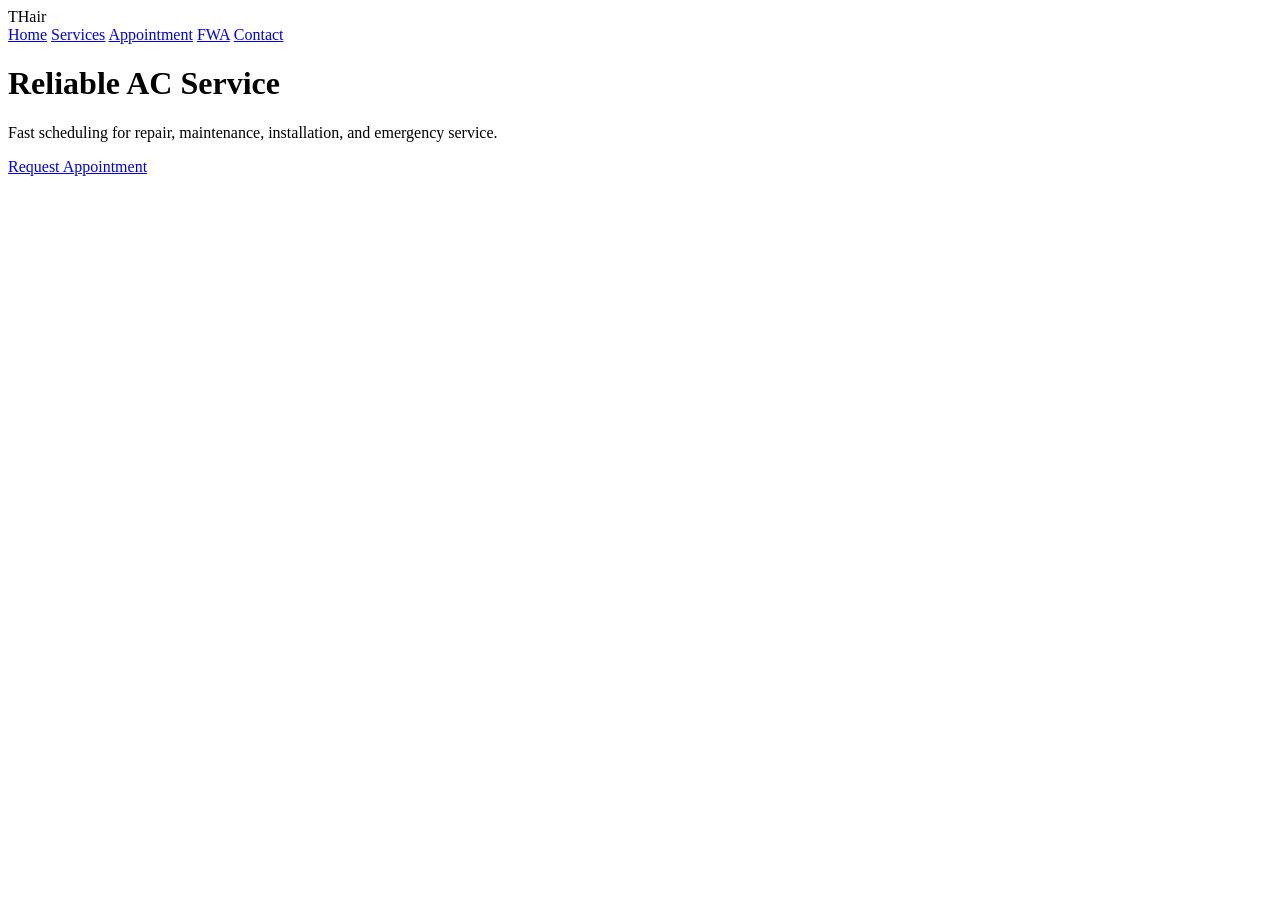
==== commit 70b17970: "Refactor HTML structure and update navigation links" ====
--- a/index.html
+++ b/index.html
@@ -1,273 +1,31 @@
 <!DOCTYPE html>
 <html lang="en">
 <head>
-<meta charset="UTF-8">
-<meta name="viewport" content="width=device-width, initial-scale=1.0">
-<title>THair</title>
-
-<link href="https://fonts.googleapis.com/css2?family=Montserrat:wght@600;800&family=Poppins:wght@300;400;600&display=swap" rel="stylesheet">
-
-<style>
-* {
-  margin: 0;
-  padding: 0;
-  box-sizing: border-box;
-}
-
-body {
-  font-family: "Poppins", sans-serif;
-  overflow: hidden; /* 🔥 disables scrolling */
-}
-
-/* HEADER */
-header {
-  height: 75px;
-  background: #020617;
-  color: white;
-  display: flex;
-  justify-content: space-between;
-  align-items: center;
-  padding: 0 8%;
-}
-
-.logo {
-  font-family: "Montserrat", sans-serif;
-  font-size: 28px;
-  font-weight: 800;
-  color: #38bdf8;
-}
-
-nav button {
-  background: transparent;
-  border: none;
-  color: white;
-  margin-left: 18px;
-  font-family: "Montserrat";
-  font-weight: 700;
-  cursor: pointer;
-  padding: 10px 14px;
-  border-radius: 999px;
-}
-
-nav button.active,
-nav button:hover {
-  background: #38bdf8;
-  color: #020617;
-}
-
-/* PAGE SYSTEM */
-.page {
-  display: none;
-  height: calc(100vh - 75px);
-  width: 100%;
-}
-
-.page.active {
-  display: flex;
-}
-
-/* HOME */
-.home {
-  background:
-    linear-gradient(rgba(0,0,0,0.7), rgba(0,0,0,0.7)),
-    url("thair-main.png");
-  background-size: cover;
-  background-position: center;
-  color: white;
-  align-items: center;
-  padding: 0 8%;
-}
-
-.home h1 {
-  font-family: "Montserrat";
-  font-size: 60px;
-  margin-bottom: 20px;
-}
-
-.home p {
-  font-size: 20px;
-  max-width: 500px;
-  margin-bottom: 20px;
-}
-
-.btn {
-  padding: 14px 26px;
-  background: #38bdf8;
-  border: none;
-  border-radius: 999px;
-  font-weight: bold;
-  cursor: pointer;
-}
-
-/* SERVICES */
-.services {
-  justify-content: center;
-  align-items: center;
-  flex-direction: column;
-  background: #f1f5f9;
-}
-
-.grid {
-  display: grid;
-  grid-template-columns: repeat(2, 220px);
-  gap: 20px;
-}
-
-.card {
-  background: white;
-  padding: 25px;
-  border-radius: 20px;
-  text-align: center;
-  box-shadow: 0 10px 30px rgba(0,0,0,0.1);
-}
-
-/* FORM */
-.appointment {
-  justify-content: center;
-  align-items: center;
-  background: #e0f2fe;
-}
-
-.form-box {
-  width: 400px;
-  background: white;
-  padding: 30px;
-  border-radius: 20px;
-}
-
-input, textarea, select {
-  width: 100%;
-  padding: 10px;
-  margin-bottom: 12px;
-  border-radius: 10px;
-  border: 1px solid #ccc;
-}
-
-button.submit {
-  width: 100%;
-  padding: 12px;
-  background: #0284c7;
-  color: white;
-  border: none;
-  border-radius: 999px;
-}
-
-/* FWA */
-.fwa {
-  background: #020617;
-  color: white;
-  justify-content: center;
-  align-items: center;
-  padding: 40px;
-}
-
-.fwa img {
-  width: 350px;
-  margin-right: 40px;
-  border-radius: 20px;
-  background: white;
-  padding: 10px;
-}
-
-.fwa-content {
-  max-width: 400px;
-}
-
-/* CONTACT */
-.contact {
-  justify-content: center;
-  align-items: center;
-  background: #0f172a;
-  color: white;
-  flex-direction: column;
-}
-
-</style>
+  <meta charset="UTF-8">
+  <meta name="viewport" content="width=device-width, initial-scale=1.0">
+  <title>THair</title>
+  <link rel="stylesheet" href="style.css">
 </head>
-
-<body>
+<body class="home-page">
 
 <header>
   <div class="logo">THair</div>
-
   <nav>
-    <button class="tab active" onclick="showPage('home', this)">Home</button>
-    <button class="tab" onclick="showPage('services', this)">Services</button>
-    <button class="tab" onclick="showPage('appointment', this)">Appointment</button>
-    <button class="tab" onclick="showPage('fwa', this)">FWA</button>
-    <button class="tab" onclick="showPage('contact', this)">Contact</button>
+    <a href="index.html">Home</a>
+    <a href="services.html">Services</a>
+    <a href="appointment.html">Appointment</a>
+    <a href="fwa.html">FWA</a>
+    <a href="contact.html">Contact</a>
   </nav>
 </header>
 
-<!-- HOME -->
-<div id="home" class="page home active">
-  <div>
+<main class="home">
+  <div class="hero-text">
     <h1>Reliable AC Service</h1>
-    <p>Fast scheduling for repair, maintenance, and installation.</p>
-    <button class="btn" onclick="showPage('appointment', document.querySelectorAll('.tab')[2])">
-      Book Now
-    </button>
+    <p>Fast scheduling for repair, maintenance, installation, and emergency service.</p>
+    <a class="btn" href="appointment.html">Request Appointment</a>
   </div>
-</div>
-
-<!-- SERVICES -->
-<div id="services" class="page services">
-  <h2 style="margin-bottom:20px;">AC Services</h2>
-  <div class="grid">
-    <div class="card">AC Repair</div>
-    <div class="card">Maintenance</div>
-    <div class="card">Installation</div>
-    <div class="card">Emergency</div>
-  </div>
-</div>
-
-<!-- APPOINTMENT -->
-<div id="appointment" class="page appointment">
-  <div class="form-box">
-    <form action="https://formspree.io/f/mqejejea" method="POST">
-      <input type="text" name="name" placeholder="Full Name" required>
-      <input type="tel" name="phone" placeholder="Phone" required>
-      <input type="text" name="address" placeholder="Address" required>
-
-      <select name="service" required>
-        <option>Select Service</option>
-        <option>Repair</option>
-        <option>Maintenance</option>
-        <option>Installation</option>
-      </select>
-
-      <textarea name="reason" placeholder="Describe issue"></textarea>
-
-      <button class="submit">Submit</button>
-    </form>
-  </div>
-</div>
-
-<!-- FWA -->
-<div id="fwa" class="page fwa">
-  <img src="fwa-main.jpeg">
-  <div class="fwa-content">
-    <h1>FWA</h1>
-    <p>Fishing With Attitude — custom baits and gear.</p>
-  </div>
-</div>
-
-<!-- CONTACT -->
-<div id="contact" class="page contact">
-  <h2>Contact</h2>
-  <p>(832) 606-0437</p>
-  <p>thair@thairconditioning.com</p>
-</div>
-
-<script>
-function showPage(id, btn) {
-  document.querySelectorAll(".page").forEach(p => p.classList.remove("active"));
-  document.getElementById(id).classList.add("active");
-
-  document.querySelectorAll(".tab").forEach(t => t.classList.remove("active"));
-  btn.classList.add("active");
-}
-</script>
+</main>
 
 </body>
 </html>
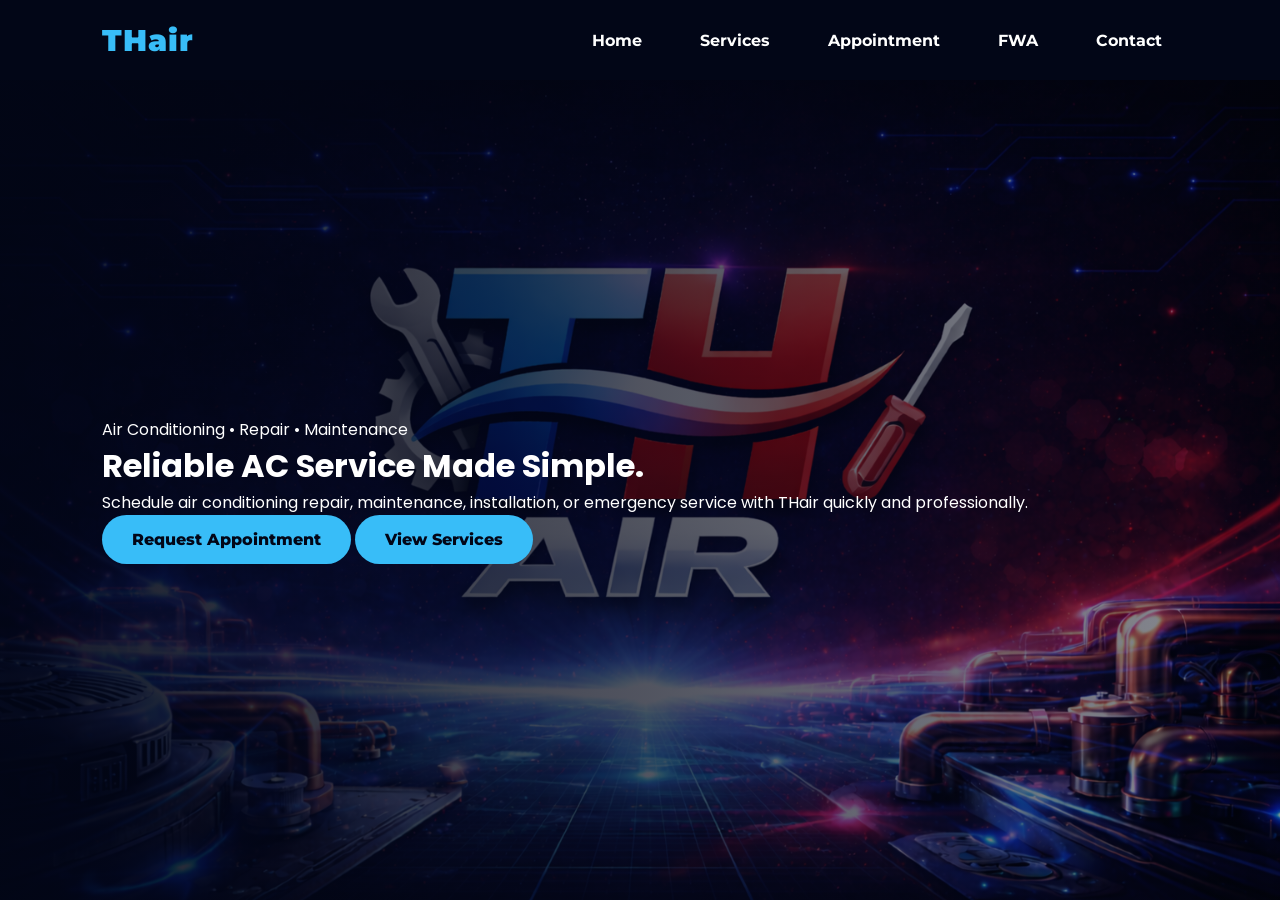
==== commit 2d8c71a7: "Revamp hero section in index.html Updated the hero section with a new layout and tagline." ====
--- a/index.html
+++ b/index.html
@@ -6,7 +6,7 @@
   <title>THair</title>
   <link rel="stylesheet" href="style.css">
 </head>
-<body class="home-page">
+<body>
 
 <header>
   <div class="logo">THair</div>
@@ -20,10 +20,18 @@
 </header>
 
 <main class="home">
-  <div class="hero-text">
-    <h1>Reliable AC Service</h1>
-    <p>Fast scheduling for repair, maintenance, installation, and emergency service.</p>
-    <a class="btn" href="appointment.html">Request Appointment</a>
+  <div class="hero-card">
+    <p class="tagline">Air Conditioning • Repair • Maintenance</p>
+    <h1>Reliable AC Service Made Simple.</h1>
+    <p>
+      Schedule air conditioning repair, maintenance, installation, or emergency service
+      with THair quickly and professionally.
+    </p>
+
+    <div class="hero-buttons">
+      <a class="btn" href="appointment.html">Request Appointment</a>
+      <a class="btn secondary" href="services.html">View Services</a>
+    </div>
   </div>
 </main>
 
--- a/style.css
+++ b/style.css
@@ -0,0 +1,252 @@
+@import url('https://fonts.googleapis.com/css2?family=Montserrat:wght@600;800;900&family=Poppins:wght@300;400;600&display=swap');
+
+* {
+  margin: 0;
+  padding: 0;
+  box-sizing: border-box;
+}
+
+body {
+  background: #f4f7fb;
+  color: #111827;
+  font-family: "Poppins", sans-serif;
+  overflow: hidden;
+}
+
+header {
+  height: 80px;
+  background: #020617;
+  color: white;
+  display: flex;
+  justify-content: space-between;
+  align-items: center;
+  padding: 0 8%;
+  box-shadow: 0 10px 30px rgba(0,0,0,0.35);
+}
+
+.logo {
+  font-family: "Montserrat", sans-serif;
+  font-size: 30px;
+  font-weight: 900;
+  color: #38bdf8;
+  letter-spacing: 1px;
+}
+
+nav a {
+  color: white;
+  text-decoration: none;
+  margin-left: 22px;
+  font-family: "Montserrat", sans-serif;
+  font-weight: 700;
+  padding: 10px 16px;
+  border-radius: 999px;
+  transition: 0.3s;
+}
+
+nav a:hover {
+  background: #38bdf8;
+  color: #020617;
+}
+
+.home {
+  height: calc(100vh - 80px);
+  background:
+    linear-gradient(90deg, rgba(2,6,23,0.92), rgba(2,6,23,0.45)),
+    url("thair-main.png");
+  background-size: cover;
+  background-position: center;
+  color: white;
+  display: flex;
+  align-items: center;
+  padding: 0 8%;
+}
+
+.hero-text {
+  max-width: 650px;
+}
+
+.hero-text h1 {
+  font-family: "Montserrat", sans-serif;
+  font-size: 72px;
+  line-height: 1;
+  margin-bottom: 20px;
+}
+
+.hero-text p {
+  font-size: 20px;
+  color: #dbeafe;
+  margin-bottom: 25px;
+}
+
+.btn {
+  display: inline-block;
+  background: #38bdf8;
+  color: #020617;
+  text-decoration: none;
+  padding: 15px 30px;
+  border-radius: 999px;
+  font-family: "Montserrat", sans-serif;
+  font-weight: 800;
+}
+
+.page {
+  height: calc(100vh - 80px);
+  padding: 60px 8%;
+  display: flex;
+  flex-direction: column;
+  justify-content: center;
+}
+
+.page h1 {
+  font-family: "Montserrat", sans-serif;
+  font-size: 52px;
+  margin-bottom: 35px;
+  text-align: center;
+  color: #0f172a;
+}
+
+.grid {
+  display: grid;
+  grid-template-columns: repeat(4, 1fr);
+  gap: 22px;
+}
+
+.card {
+  background: white;
+  padding: 30px;
+  border-radius: 24px;
+  text-align: center;
+  box-shadow: 0 18px 45px rgba(15,23,42,0.12);
+}
+
+.card h3 {
+  color: #0284c7;
+  font-family: "Montserrat", sans-serif;
+  margin-bottom: 10px;
+}
+
+.form-box {
+  max-width: 650px;
+  margin: 0 auto;
+  background: white;
+  padding: 35px;
+  border-radius: 28px;
+  box-shadow: 0 20px 55px rgba(15,23,42,0.14);
+}
+
+input, select, textarea {
+  width: 100%;
+  padding: 14px;
+  margin-bottom: 14px;
+  border-radius: 14px;
+  border: 1px solid #cbd5e1;
+  font-family: "Poppins", sans-serif;
+  font-size: 15px;
+}
+
+textarea {
+  height: 110px;
+  resize: none;
+}
+
+button {
+  width: 100%;
+  padding: 15px;
+  background: #0284c7;
+  color: white;
+  border: none;
+  border-radius: 999px;
+  font-family: "Montserrat", sans-serif;
+  font-weight: 800;
+  cursor: pointer;
+}
+
+.fwa-body {
+  background: #020617;
+}
+
+.fwa-page {
+  height: calc(100vh - 80px);
+  padding: 50px 8%;
+  display: grid;
+  grid-template-columns: 1fr 1fr;
+  gap: 45px;
+  align-items: center;
+  color: white;
+}
+
+.fwa-page img {
+  width: 100%;
+  max-height: 620px;
+  object-fit: contain;
+  background: white;
+  padding: 20px;
+  border-radius: 28px;
+  box-shadow: 0 25px 70px rgba(0,0,0,0.5);
+}
+
+.fwa-page h1 {
+  font-family: "Montserrat", sans-serif;
+  font-size: 88px;
+  color: #38bdf8;
+}
+
+.fwa-page h2 {
+  font-family: "Montserrat", sans-serif;
+  font-size: 36px;
+  margin-bottom: 20px;
+}
+
+.fwa-page p {
+  font-size: 20px;
+  color: #cbd5e1;
+}
+
+.contact-page {
+  text-align: center;
+  background: #0f172a;
+  color: white;
+}
+
+.contact-page h1 {
+  color: #38bdf8;
+}
+
+.contact-page p {
+  font-size: 24px;
+  margin: 10px;
+}
+
+@media(max-width: 900px) {
+  body {
+    overflow: auto;
+  }
+
+  header {
+    height: auto;
+    padding: 20px;
+    flex-direction: column;
+    gap: 15px;
+  }
+
+  nav a {
+    display: inline-block;
+    margin: 5px;
+  }
+
+  .home,
+  .page,
+  .fwa-page {
+    height: auto;
+    min-height: 100vh;
+  }
+
+  .grid,
+  .fwa-page {
+    grid-template-columns: 1fr;
+  }
+
+  .hero-text h1 {
+    font-size: 44px;
+  }
+}
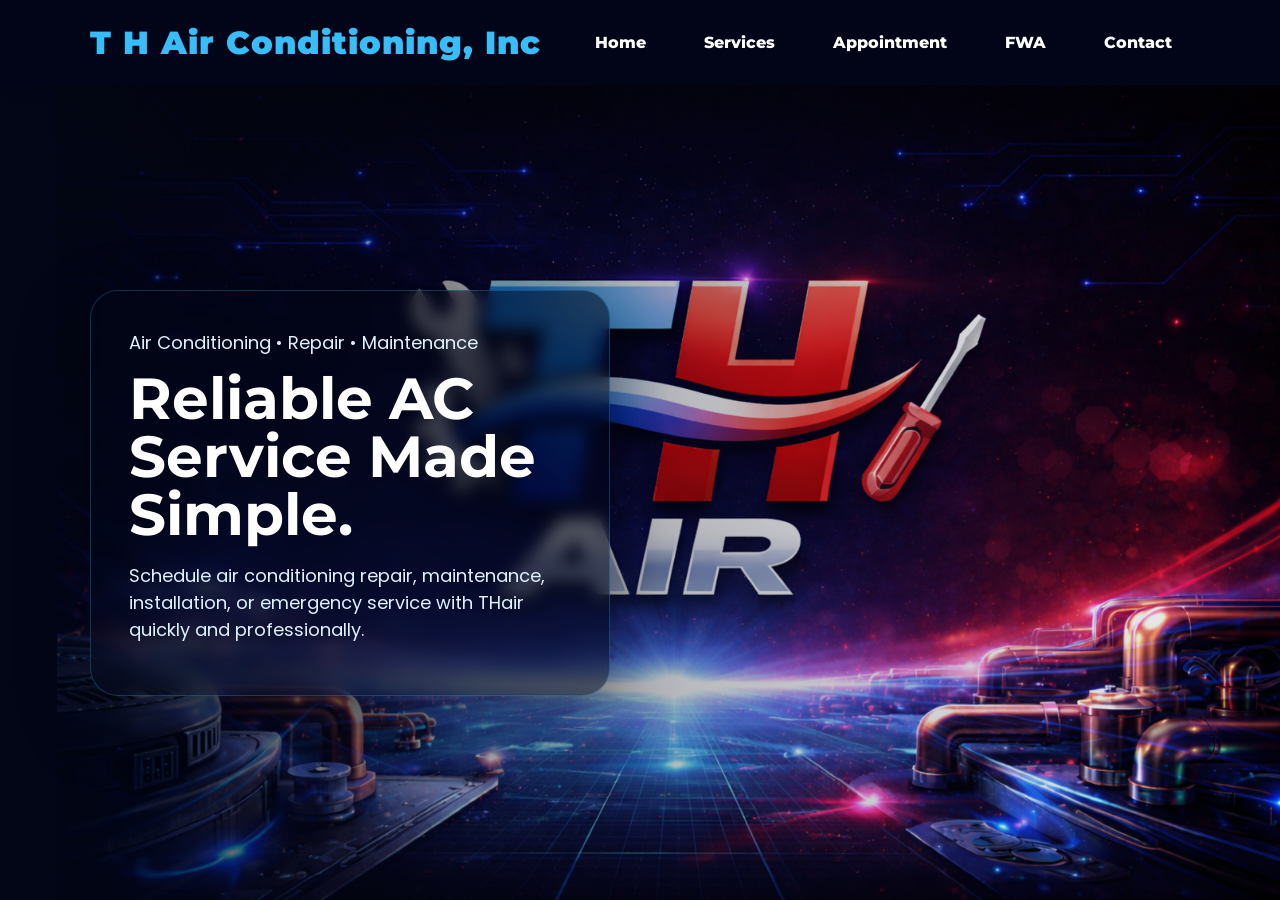
==== commit d20d33e6: "Update company name in index.html" ====
--- a/index.html
+++ b/index.html
@@ -3,13 +3,13 @@
 <head>
   <meta charset="UTF-8">
   <meta name="viewport" content="width=device-width, initial-scale=1.0">
-  <title>THair</title>
+  <title>T H Air Conditioning, Inc</title>
   <link rel="stylesheet" href="style.css">
 </head>
 <body>
 
 <header>
-  <div class="logo">THair</div>
+  <div class="logo">T H Air Conditioning, Inc</div>
   <nav>
     <a href="index.html">Home</a>
     <a href="services.html">Services</a>
@@ -28,10 +28,7 @@
       with THair quickly and professionally.
     </p>
 
-    <div class="hero-buttons">
-      <a class="btn" href="appointment.html">Request Appointment</a>
-      <a class="btn secondary" href="services.html">View Services</a>
-    </div>
+    
   </div>
 </main>
 
--- a/style.css
+++ b/style.css
@@ -1,4 +1,4 @@
-@import url('https://fonts.googleapis.com/css2?family=Montserrat:wght@600;800;900&family=Poppins:wght@300;400;600&display=swap');
+@import url('https://fonts.googleapis.com/css2?family=Trade+Winds&family=Montserrat:wght@600;800;900&family=Poppins:wght@300;400;600&display=swap');
 
 * {
   margin: 0;
@@ -7,26 +7,26 @@
 }
 
 body {
-  background: #f4f7fb;
+  background: #020617;
   color: #111827;
   font-family: "Poppins", sans-serif;
-  overflow: hidden;
-}
-
+}
+
+/* HEADER */
 header {
-  height: 80px;
-  background: #020617;
+  height: 85px;
+  background: rgba(2, 6, 23, 0.96);
   color: white;
   display: flex;
   justify-content: space-between;
   align-items: center;
-  padding: 0 8%;
-  box-shadow: 0 10px 30px rgba(0,0,0,0.35);
+  padding: 0 7%;
+  box-shadow: 0 12px 35px rgba(0,0,0,0.45);
 }
 
 .logo {
   font-family: "Montserrat", sans-serif;
-  font-size: 30px;
+  font-size: 32px;
   font-weight: 900;
   color: #38bdf8;
   letter-spacing: 1px;
@@ -35,10 +35,10 @@
 nav a {
   color: white;
   text-decoration: none;
-  margin-left: 22px;
-  font-family: "Montserrat", sans-serif;
-  font-weight: 700;
-  padding: 10px 16px;
+  margin-left: 18px;
+  font-family: "Montserrat", sans-serif;
+  font-weight: 800;
+  padding: 10px 18px;
   border-radius: 999px;
   transition: 0.3s;
 }
@@ -48,131 +48,231 @@
   color: #020617;
 }
 
-.home {
-  height: calc(100vh - 80px);
-  background:
-    linear-gradient(90deg, rgba(2,6,23,0.92), rgba(2,6,23,0.45)),
-    url("thair-main.png");
-  background-size: cover;
-  background-position: center;
-  color: white;
-  display: flex;
-  align-items: center;
-  padding: 0 8%;
-}
-
-.hero-text {
-  max-width: 650px;
-}
-
-.hero-text h1 {
-  font-family: "Montserrat", sans-serif;
-  font-size: 72px;
-  line-height: 1;
-  margin-bottom: 20px;
-}
-
-.hero-text p {
-  font-size: 20px;
-  color: #dbeafe;
-  margin-bottom: 25px;
-}
-
+/* BUTTONS */
 .btn {
   display: inline-block;
-  background: #38bdf8;
+  background: linear-gradient(135deg, #38bdf8, #0ea5e9);
   color: #020617;
   text-decoration: none;
-  padding: 15px 30px;
+  padding: 15px 32px;
   border-radius: 999px;
   font-family: "Montserrat", sans-serif;
-  font-weight: 800;
-}
-
+  font-weight: 900;
+  box-shadow: 0 12px 30px rgba(56,189,248,0.35);
+  transition: 0.3s;
+  margin-top: 20px;
+}
+
+.btn:hover {
+  transform: translateY(-3px);
+  box-shadow: 0 18px 40px rgba(56,189,248,0.5);
+}
+
+/* HOME */
+.home {
+  height: calc(100vh - 85px);
+  background:
+    linear-gradient(90deg, rgba(2,6,23,0.85) 0%, rgba(2,6,23,0.35) 38%, rgba(2,6,23,0.05) 100%),
+    url("thair-main.png");
+  background-size: contain;
+  background-repeat: no-repeat;
+  background-position: right center;
+  color: white;
+  display: flex;
+  align-items: center;
+  padding: 0 7%;
+}
+
+.hero-card,
+.hero-text {
+  max-width: 520px;
+  background: rgba(2, 6, 23, 0.55);
+  padding: 38px;
+  border-radius: 28px;
+  backdrop-filter: blur(8px);
+  box-shadow: 0 25px 70px rgba(0,0,0,0.45);
+  border: 1px solid rgba(56,189,248,0.25);
+}
+
+.hero-card h1,
+.hero-text h1 {
+  font-family: "Montserrat", sans-serif;
+  font-size: clamp(38px, 5vw, 58px);
+  line-height: 1;
+  margin-bottom: 18px;
+}
+
+.hero-card p,
+.hero-text p {
+  font-size: 18px;
+  color: #e0f2fe;
+  margin-bottom: 14px;
+}
+
+/* GENERAL PAGES */
 .page {
-  height: calc(100vh - 80px);
-  padding: 60px 8%;
+  height: calc(100vh - 85px);
+  padding: 55px 7%;
   display: flex;
   flex-direction: column;
   justify-content: center;
+  background: radial-gradient(circle at top, #1e293b, #020617 72%);
 }
 
 .page h1 {
   font-family: "Montserrat", sans-serif;
-  font-size: 52px;
+  font-size: 54px;
   margin-bottom: 35px;
   text-align: center;
-  color: #0f172a;
-}
-
+  color: white;
+}
+
+/* SERVICES */
 .grid {
   display: grid;
   grid-template-columns: repeat(4, 1fr);
-  gap: 22px;
+  gap: 24px;
 }
 
 .card {
-  background: white;
-  padding: 30px;
-  border-radius: 24px;
+  background: rgba(255,255,255,0.96);
+  padding: 34px;
+  border-radius: 28px;
   text-align: center;
-  box-shadow: 0 18px 45px rgba(15,23,42,0.12);
+  box-shadow: 0 22px 55px rgba(0,0,0,0.28);
+  border: 1px solid rgba(56,189,248,0.18);
+  transition: 0.3s;
+}
+
+.card:hover {
+  transform: translateY(-8px);
+  box-shadow: 0 30px 70px rgba(56,189,248,0.2);
 }
 
 .card h3 {
   color: #0284c7;
   font-family: "Montserrat", sans-serif;
+  font-size: 24px;
   margin-bottom: 10px;
 }
 
+.card p {
+  color: #475569;
+}
+
+/* APPOINTMENT FORM */
 .form-box {
-  max-width: 650px;
+  max-width: 680px;
   margin: 0 auto;
-  background: white;
-  padding: 35px;
-  border-radius: 28px;
-  box-shadow: 0 20px 55px rgba(15,23,42,0.14);
+  background: rgba(255,255,255,0.98);
+  padding: 38px;
+  border-radius: 30px;
+  box-shadow: 0 30px 80px rgba(0,0,0,0.4);
 }
 
 input, select, textarea {
   width: 100%;
-  padding: 14px;
-  margin-bottom: 14px;
-  border-radius: 14px;
+  padding: 15px;
+  margin-bottom: 15px;
+  border-radius: 16px;
   border: 1px solid #cbd5e1;
   font-family: "Poppins", sans-serif;
   font-size: 15px;
+  outline: none;
+}
+
+input:focus,
+select:focus,
+textarea:focus {
+  border-color: #38bdf8;
+  box-shadow: 0 0 0 4px rgba(56,189,248,0.18);
 }
 
 textarea {
-  height: 110px;
+  height: 115px;
   resize: none;
 }
 
 button {
   width: 100%;
-  padding: 15px;
-  background: #0284c7;
-  color: white;
+  padding: 16px;
+  background: linear-gradient(135deg, #38bdf8, #0284c7);
+  color: #020617;
   border: none;
   border-radius: 999px;
   font-family: "Montserrat", sans-serif;
-  font-weight: 800;
+  font-weight: 900;
   cursor: pointer;
-}
-
+  font-size: 16px;
+}
+
+/* CONTACT PAGE */
+.contact-page {
+  height: calc(100vh - 85px);
+  background:
+    radial-gradient(circle at top right, rgba(56,189,248,0.28), transparent 35%),
+    linear-gradient(135deg, #020617, #0f172a);
+  display: flex;
+  align-items: center;
+  justify-content: center;
+  padding: 0 7%;
+}
+
+.contact-card {
+  background: rgba(255,255,255,0.96);
+  max-width: 780px;
+  width: 100%;
+  padding: 55px;
+  border-radius: 36px;
+  text-align: center;
+  box-shadow: 0 30px 90px rgba(0,0,0,0.5);
+  border: 1px solid rgba(56,189,248,0.35);
+}
+
+.contact-card h1 {
+  font-family: "Montserrat", sans-serif;
+  color: #0f172a;
+  font-size: 56px;
+  margin-bottom: 12px;
+}
+
+.contact-card p {
+  color: #111827;
+  font-size: 19px;
+  margin: 12px 0;
+}
+
+.contact-info {
+  background: linear-gradient(135deg, #e0f2fe, #f8fafc);
+  padding: 28px;
+  border-radius: 24px;
+  margin: 28px 0;
+  border: 1px solid #bae6fd;
+}
+
+.contact-info p,
+.contact-info strong {
+  color: #000000 !important;
+}
+
+.contact-card .btn {
+  margin-top: 10px;
+}
+
+/* FWA PAGE */
 .fwa-body {
   background: #020617;
 }
 
 .fwa-page {
-  height: calc(100vh - 80px);
-  padding: 50px 8%;
+  height: calc(100vh - 85px);
+  padding: 45px 7%;
   display: grid;
   grid-template-columns: 1fr 1fr;
   gap: 45px;
   align-items: center;
   color: white;
+  background: radial-gradient(circle at top, #172554, #020617 70%);
 }
 
 .fwa-page img {
@@ -181,61 +281,55 @@
   object-fit: contain;
   background: white;
   padding: 20px;
-  border-radius: 28px;
-  box-shadow: 0 25px 70px rgba(0,0,0,0.5);
+  border-radius: 32px;
+  box-shadow: 0 30px 80px rgba(0,0,0,0.55);
 }
 
 .fwa-page h1 {
-  font-family: "Montserrat", sans-serif;
-  font-size: 88px;
+  font-family: "Trade Winds", cursive;
+  font-size: clamp(58px, 7vw, 96px);
   color: #38bdf8;
+  letter-spacing: 2px;
 }
 
 .fwa-page h2 {
-  font-family: "Montserrat", sans-serif;
-  font-size: 36px;
+  font-family: "Trade Winds", cursive;
+  font-size: 38px;
   margin-bottom: 20px;
+  letter-spacing: 1px;
 }
 
 .fwa-page p {
+  color: #dbeafe;
   font-size: 20px;
-  color: #cbd5e1;
-}
-
-.contact-page {
-  text-align: center;
-  background: #0f172a;
-  color: white;
-}
-
-.contact-page h1 {
-  color: #38bdf8;
-}
-
-.contact-page p {
-  font-size: 24px;
-  margin: 10px;
-}
-
-@media(max-width: 900px) {
+  max-width: 540px;
+}
+
+/* RESPONSIVE */
+@media(max-width: 950px) {
   body {
     overflow: auto;
   }
 
   header {
     height: auto;
+    flex-direction: column;
     padding: 20px;
-    flex-direction: column;
     gap: 15px;
+  }
+
+  nav {
+    text-align: center;
   }
 
   nav a {
     display: inline-block;
-    margin: 5px;
+    margin: 6px;
   }
 
   .home,
   .page,
+  .contact-page,
   .fwa-page {
     height: auto;
     min-height: 100vh;
@@ -246,7 +340,90 @@
     grid-template-columns: 1fr;
   }
 
-  .hero-text h1 {
-    font-size: 44px;
-  }
-}
+  .hero-card,
+  .hero-text {
+    padding: 35px;
+  }
+
+  .contact-card {
+    padding: 35px;
+  }
+}
+.contact-subtext {
+  color: #475569;
+  margin-bottom: 25px;
+  font-size: 17px;
+}
+
+.contact-info {
+  display: flex;
+  justify-content: space-between;
+  gap: 20px;
+  margin: 30px 0;
+}
+
+.contact-item {
+  flex: 1;
+  background: linear-gradient(135deg, #e0f2fe, #f8fafc);
+  padding: 25px;
+  border-radius: 22px;
+  border: 1px solid #bae6fd;
+}
+
+.contact-item h3 {
+  font-family: "Montserrat", sans-serif;
+  color: #0284c7;
+  margin-bottom: 8px;
+}
+
+.contact-item p {
+  color: #000000;
+  font-size: 18px;
+  margin-bottom: 15px;
+}
+
+.small-btn {
+  display: inline-block;
+  background: #0284c7;
+  color: white;
+  text-decoration: none;
+  padding: 10px 18px;
+  border-radius: 999px;
+  font-weight: 700;
+}
+
+.service-area {
+  background: #0f172a;
+  color: white;
+  padding: 22px;
+  border-radius: 22px;
+  margin-bottom: 25px;
+}
+
+.service-area h3 {
+  color: #38bdf8;
+  margin-bottom: 8px;
+}
+
+.service-area p {
+  color: white;
+}
+
+.contact-buttons {
+  display: flex;
+  gap: 15px;
+  justify-content: center;
+}
+
+.btn.secondary {
+  background: transparent;
+  border: 2px solid #38bdf8;
+  color: #0284c7;
+}
+
+@media (max-width: 800px) {
+  .contact-info,
+  .contact-buttons {
+    flex-direction: column;
+  }
+}
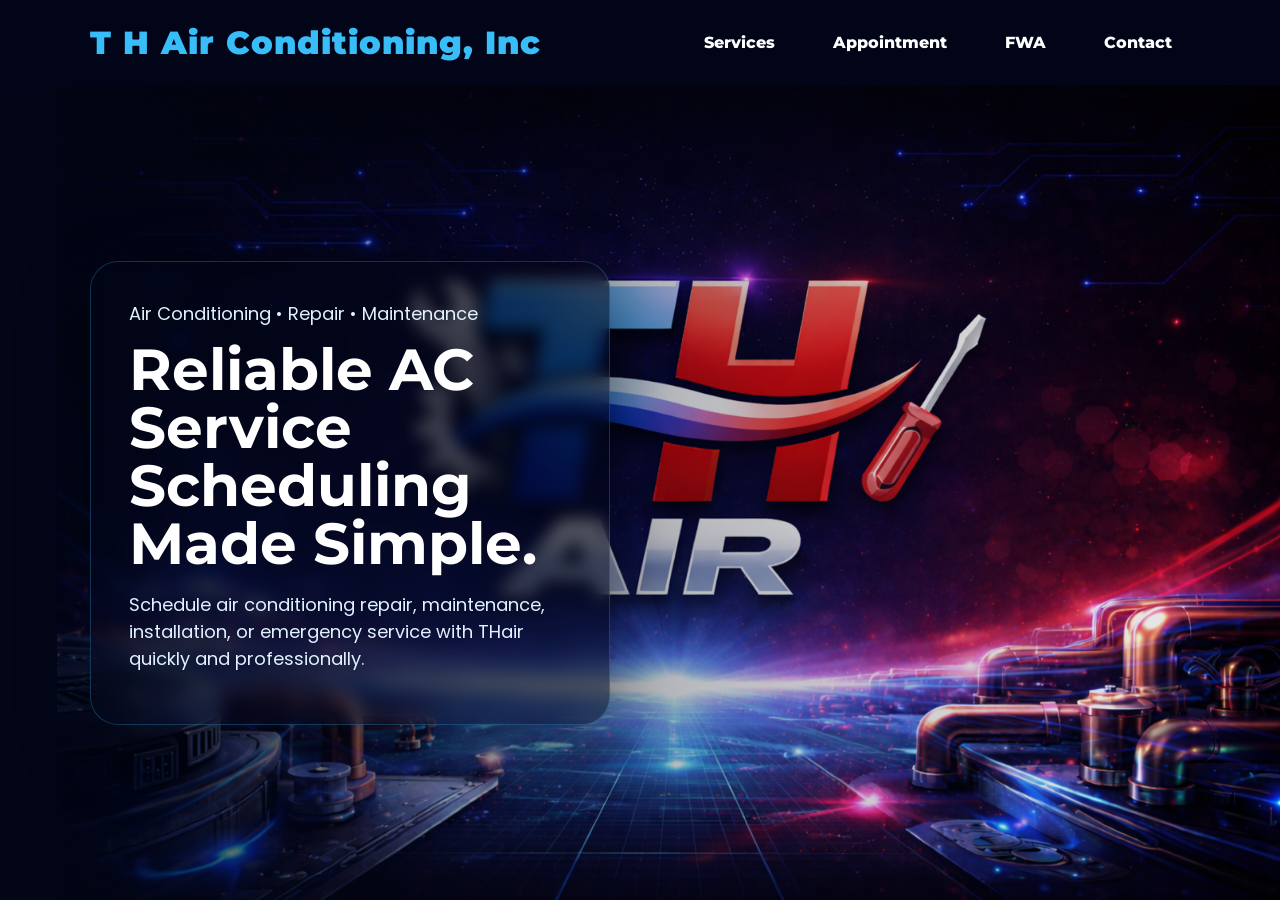
==== commit e5422382: "Modify heading for clarity on AC service scheduling Updated the main heading to reflect scheduling s" ====
--- a/index.html
+++ b/index.html
@@ -11,7 +11,6 @@
 <header>
   <div class="logo">T H Air Conditioning, Inc</div>
   <nav>
-    <a href="index.html">Home</a>
     <a href="services.html">Services</a>
     <a href="appointment.html">Appointment</a>
     <a href="fwa.html">FWA</a>
@@ -22,7 +21,7 @@
 <main class="home">
   <div class="hero-card">
     <p class="tagline">Air Conditioning • Repair • Maintenance</p>
-    <h1>Reliable AC Service Made Simple.</h1>
+    <h1>Reliable AC Service Scheduling Made Simple.</h1>
     <p>
       Schedule air conditioning repair, maintenance, installation, or emergency service
       with THair quickly and professionally.
